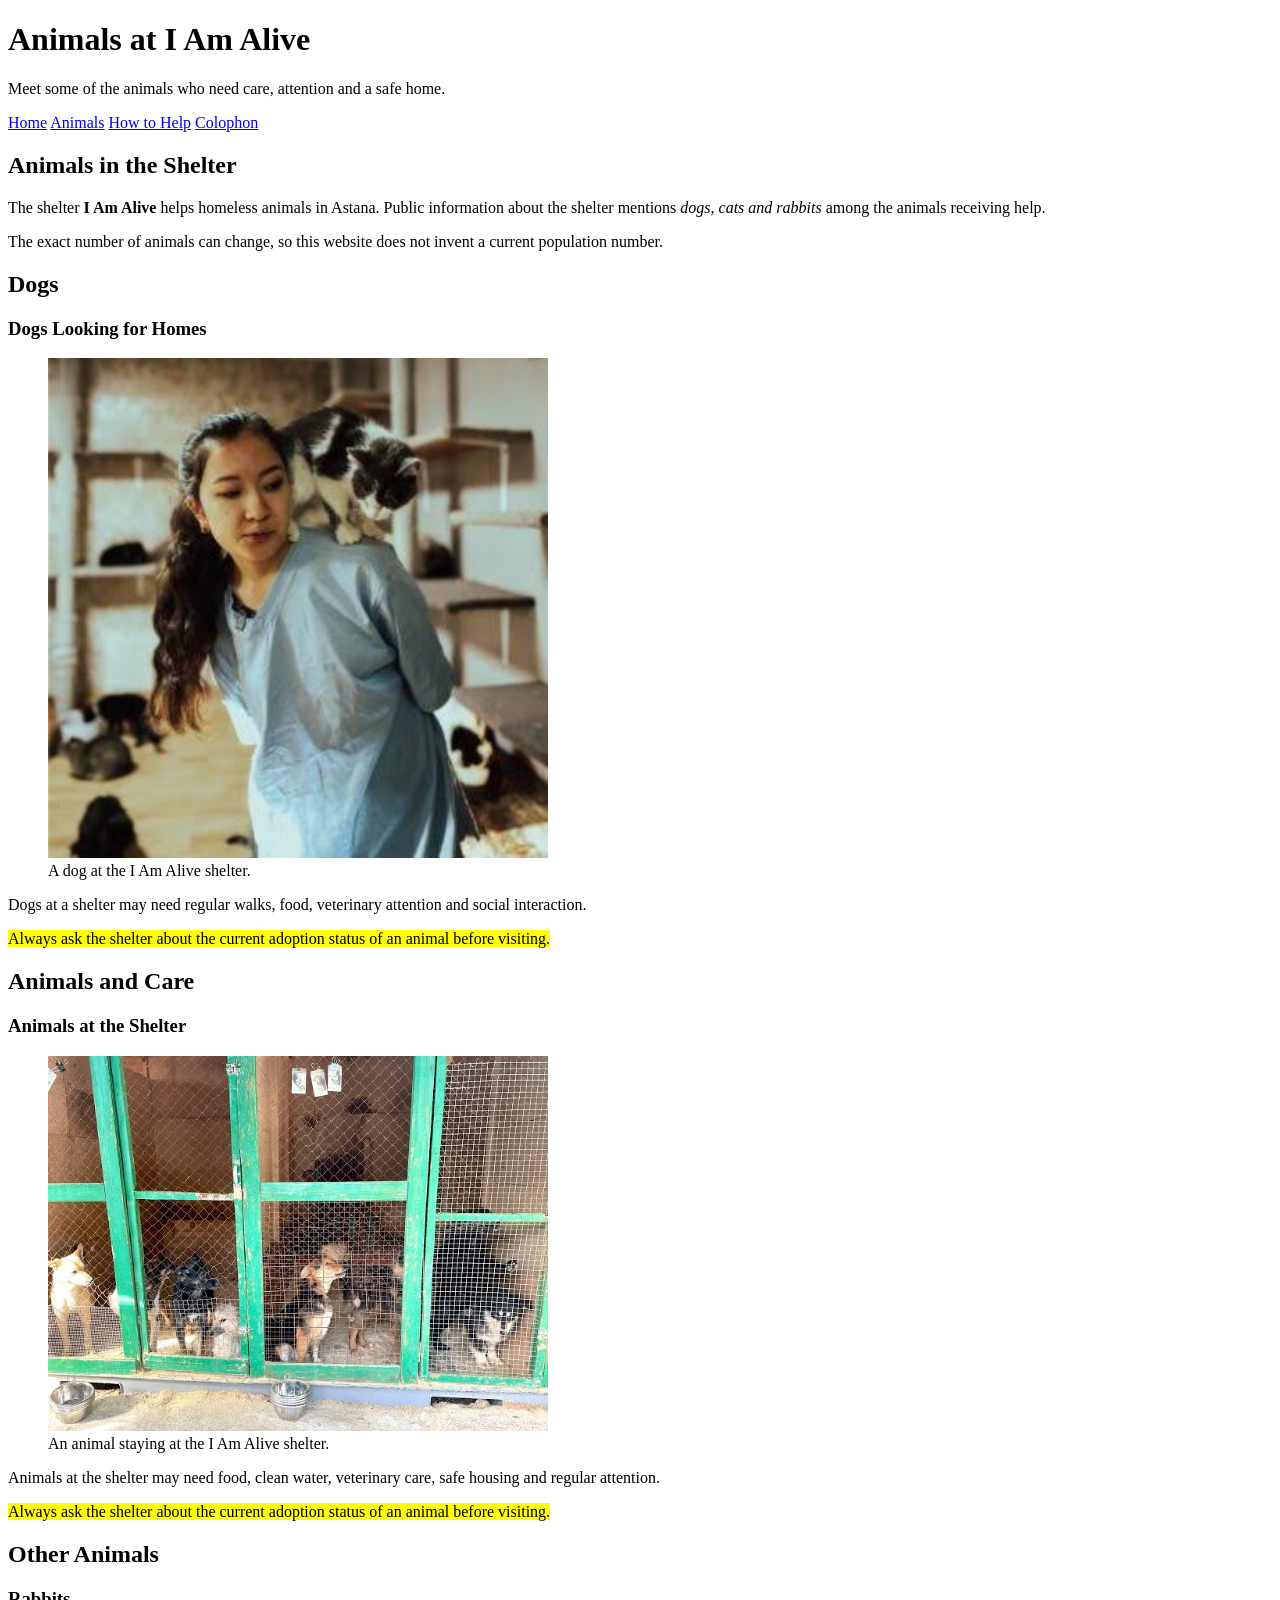
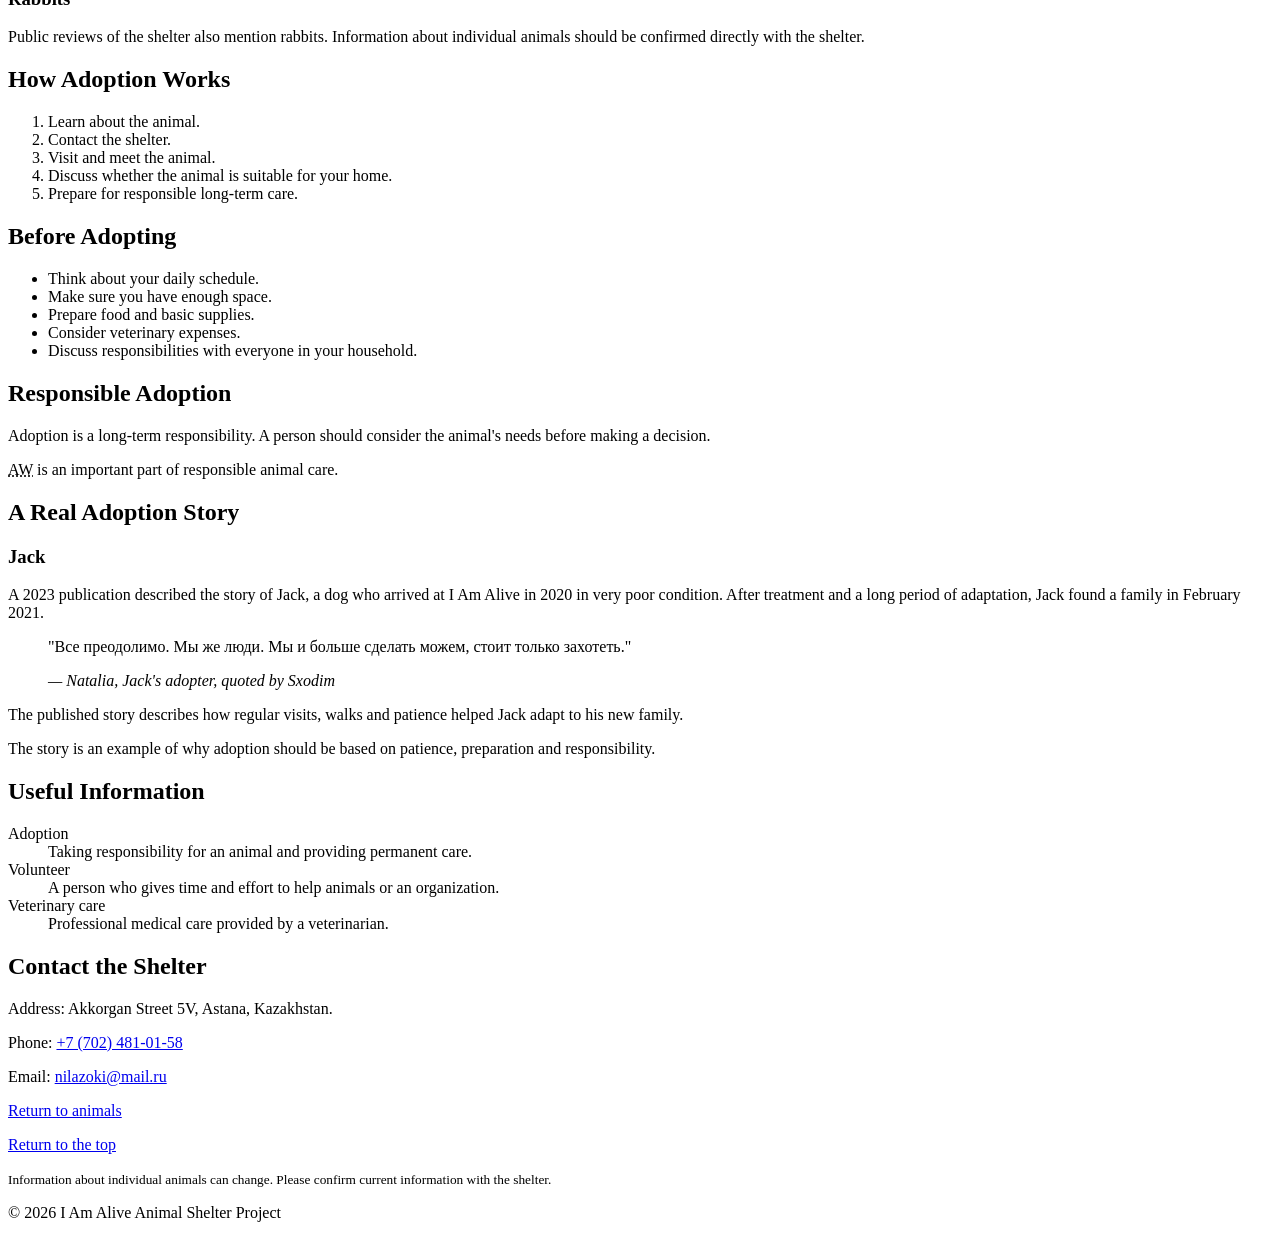
==== animals.html @ a816c9f2 "Complete I Am Alive HTML project" ====
<!DOCTYPE html>
<html lang="en">
<head>
    <meta charset="UTF-8">
    <meta name="viewport" content="width=device-width, initial-scale=1.0">

    <meta name="description"
          content="Animals and adoption information from I Am Alive animal shelter in Astana.">
    <meta name="author" content="Bekkazy Bekarys">

    <!-- Author: Bekkazy Bekarys -->

    <title>I Am Alive — Animals</title>
</head>

<body>

<header id="top">
    <h1>Animals at I Am Alive</h1>

    <p>
        Meet some of the animals who need care, attention and a safe home.
    </p>
</header>

<nav>
    <a href="index.html">Home</a>
    <a href="animals.html">Animals</a>
    <a href="help.html">How to Help</a>
    <a href="colophon.html">Colophon</a>
</nav>

<main>

    <section id="animals">
        <h2>Animals in the Shelter</h2>

        <p>
            The shelter <strong>I Am Alive</strong> helps homeless animals
            in Astana. Public information about the shelter mentions
            <em>dogs, cats and rabbits</em> among the animals receiving help.
        </p>

        <p>
            The exact number of animals can change, so this website does not
            invent a current population number.
        </p>
    </section>

    <section>
        <h2>Dogs</h2>

        <article>
            <h3>Dogs Looking for Homes</h3>

            <figure>
                <img src="images/dog-volunteer.jpeg"
                     alt="Dog staying at I Am Alive animal shelter in Astana"
                     width="500">

                <figcaption>
                    A dog at the I Am Alive shelter.
                </figcaption>
            </figure>

            <p>
                Dogs at a shelter may need regular walks, food, veterinary
                attention and social interaction.
            </p>

            <p>
                <mark>Always ask the shelter about the current adoption status
                of an animal before visiting.</mark>
            </p>
        </article>
    </section>

   <section>
    <h2>Animals and Care</h2>

    <article>
        <h3>Animals at the Shelter</h3>

        <figure>
            <img src="images/shelter-dog.jpeg"
                 alt="Dog staying at the I Am Alive animal shelter in Astana"
                 width="500">

            <figcaption>
                An animal staying at the I Am Alive shelter.
            </figcaption>
        </figure>

        <p>
            Animals at the shelter may need food, clean water,
            veterinary care, safe housing and regular attention.
        </p>

        <p>
            <mark>Always ask the shelter about the current adoption status
            of an animal before visiting.</mark>
        </p>
    </article>
</section>

    <section>
        <h2>Other Animals</h2>

        <article>
            <h3>Rabbits</h3>

            <p>
                Public reviews of the shelter also mention rabbits.
                Information about individual animals should be confirmed
                directly with the shelter.
            </p>
        </article>
    </section>

    <section>
        <h2>How Adoption Works</h2>

        <ol start="1">
            <li>
                Learn about the animal.
            </li>

            <li>
                Contact the shelter.
            </li>

            <li>
                Visit and meet the animal.
            </li>

            <li>
                Discuss whether the animal is suitable for your home.
            </li>

            <li>
                Prepare for responsible long-term care.
            </li>
        </ol>
    </section>

    <section>
        <h2>Before Adopting</h2>

        <ul>
            <li>
                Think about your daily schedule.
            </li>

            <li>
                Make sure you have enough space.
            </li>

            <li>
                Prepare food and basic supplies.
            </li>

            <li>
                Consider veterinary expenses.
            </li>

            <li>
                Discuss responsibilities with everyone in your household.
            </li>
        </ul>
    </section>

    <aside>
        <h2>Responsible Adoption</h2>

        <p>
            Adoption is a long-term responsibility. A person should consider
            the animal's needs before making a decision.
        </p>

        <p>
            <abbr title="Animal Welfare">AW</abbr> is an important part
            of responsible animal care.
        </p>
    </aside>

    <section>
        <h2>A Real Adoption Story</h2>

        <article>
            <h3>Jack</h3>

            <p>
                A 2023 publication described the story of Jack, a dog who
                arrived at I Am Alive in 2020 in very poor condition.
                After treatment and a long period of adaptation, Jack found
                a family in February 2021.
            </p>

            <blockquote>
                <p>
                    "Все преодолимо. Мы же люди. Мы и больше сделать можем,
                    стоит только захотеть."
                </p>

                <cite>
                    — Natalia, Jack's adopter, quoted by Sxodim
                </cite>
            </blockquote>

            <p>
                The published story describes how regular visits, walks
                and patience helped Jack adapt to his new family.
            </p>

            <p>
                The story is an example of why adoption should be based on
                patience, preparation and responsibility.
            </p>
        </article>
    </section>

    <section>
        <h2>Useful Information</h2>

        <dl>
            <dt>Adoption</dt>
            <dd>
                Taking responsibility for an animal and providing
                permanent care.
            </dd>

            <dt>Volunteer</dt>
            <dd>
                A person who gives time and effort to help animals or
                an organization.
            </dd>

            <dt>Veterinary care</dt>
            <dd>
                Professional medical care provided by a veterinarian.
            </dd>
        </dl>
    </section>

    <section>
        <h2>Contact the Shelter</h2>

        <p>
            Address: Akkorgan Street 5V, Astana, Kazakhstan.
        </p>

        <p>
            Phone:
            <a href="tel:+77024810158">+7 (702) 481-01-58</a>
        </p>

        <p>
            Email:
            <a href="mailto:nilazoki@mail.ru">nilazoki@mail.ru</a>
        </p>

        <p>
            <a href="#animals">Return to animals</a>
        </p>

        <p>
            <a href="#top">Return to the top</a>
        </p>
    </section>

</main>

<footer>
    <p>
        <small>
            Information about individual animals can change.
            Please confirm current information with the shelter.
        </small>
    </p>

    <p>
        &copy; 2026 I Am Alive Animal Shelter Project
    </p>
</footer>

</body>
</html>
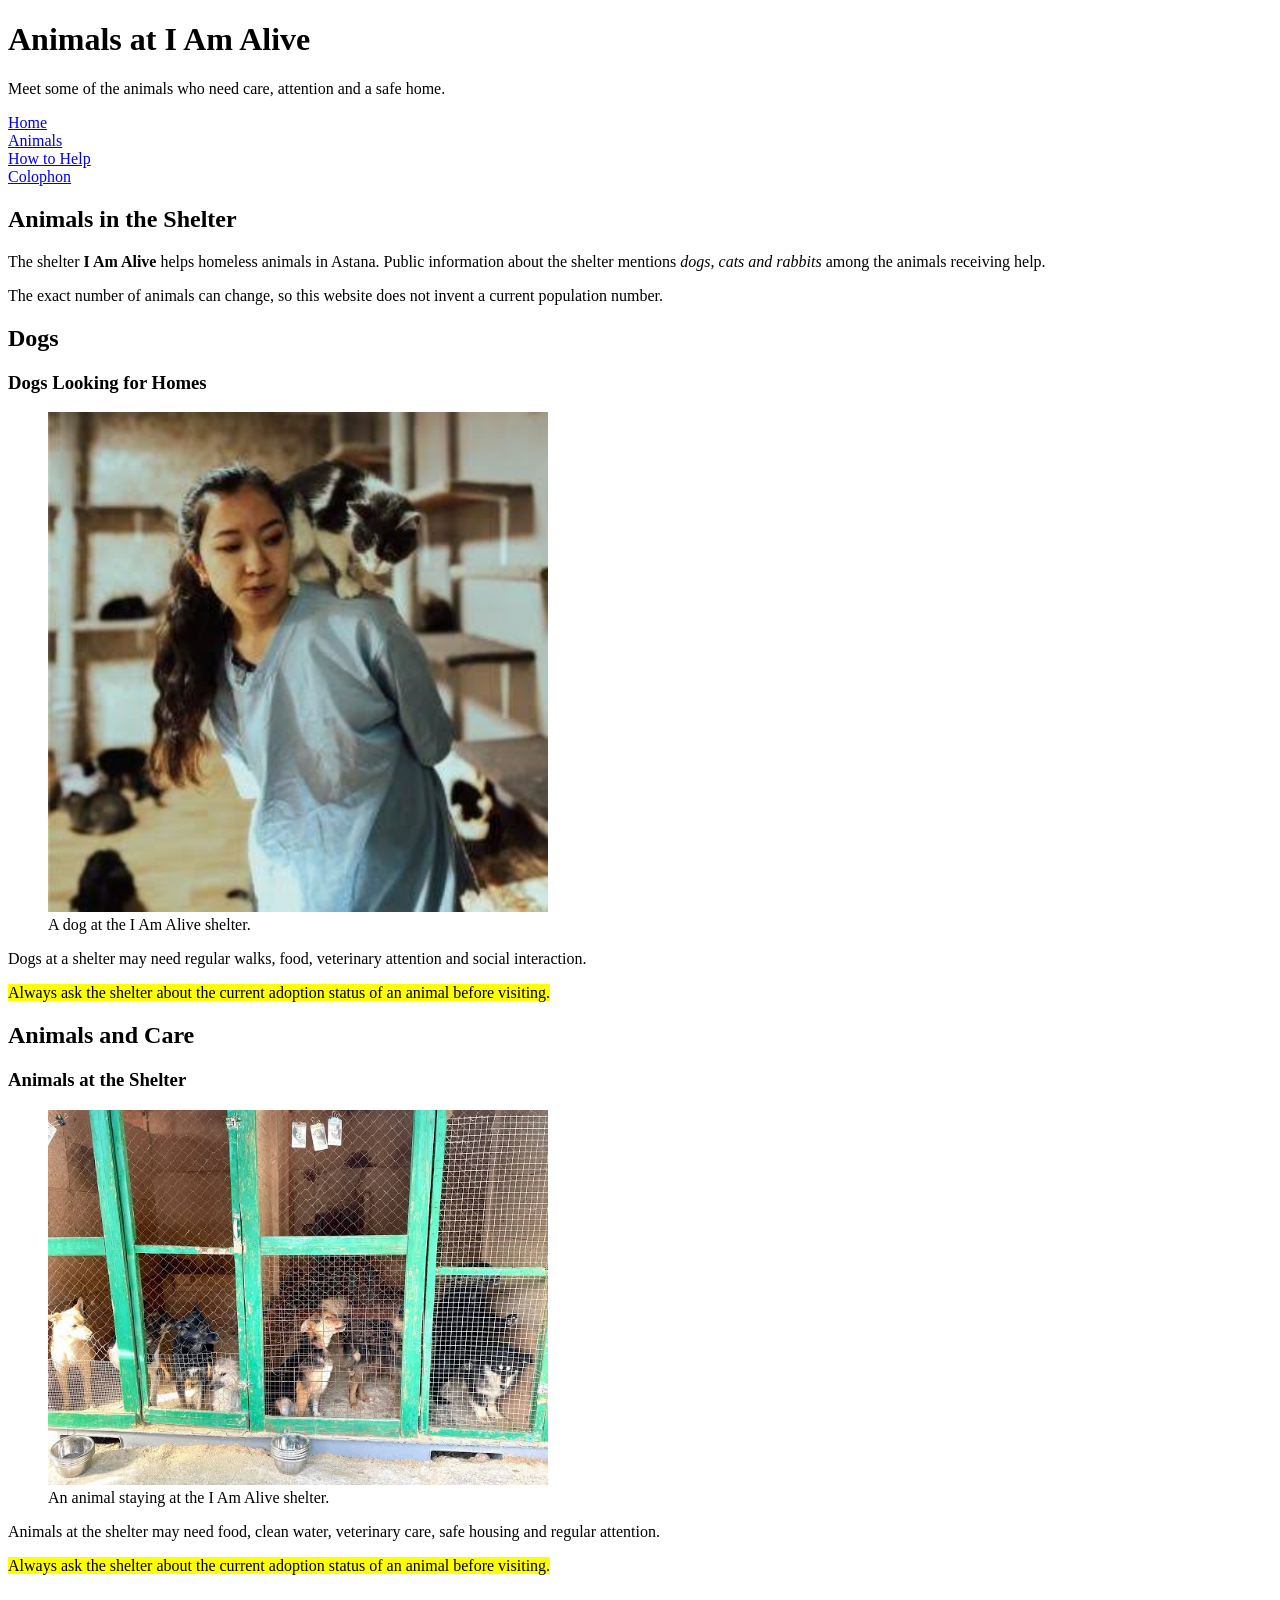
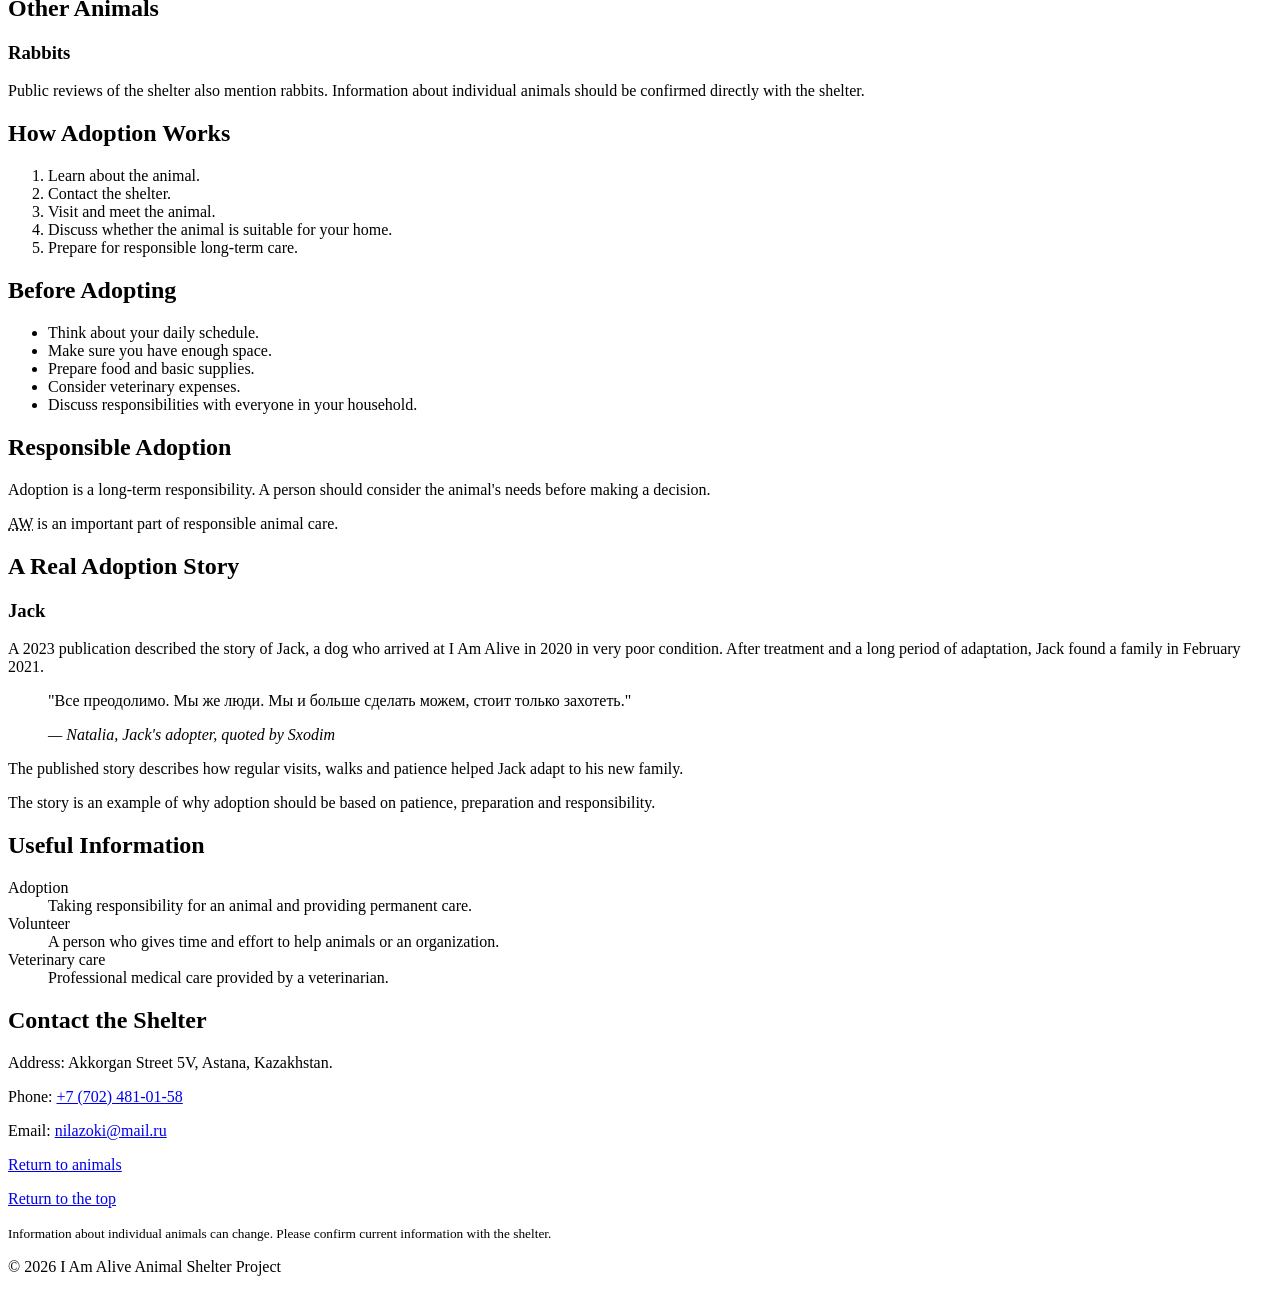
==== commit 3b4a32c5: "Complete HTML tag checklist" ====
--- a/animals.html
+++ b/animals.html
@@ -25,8 +25,11 @@
 
 <nav>
     <a href="index.html">Home</a>
+    <br>
     <a href="animals.html">Animals</a>
+    <br>
     <a href="help.html">How to Help</a>
+    <br>
     <a href="colophon.html">Colophon</a>
 </nav>
 
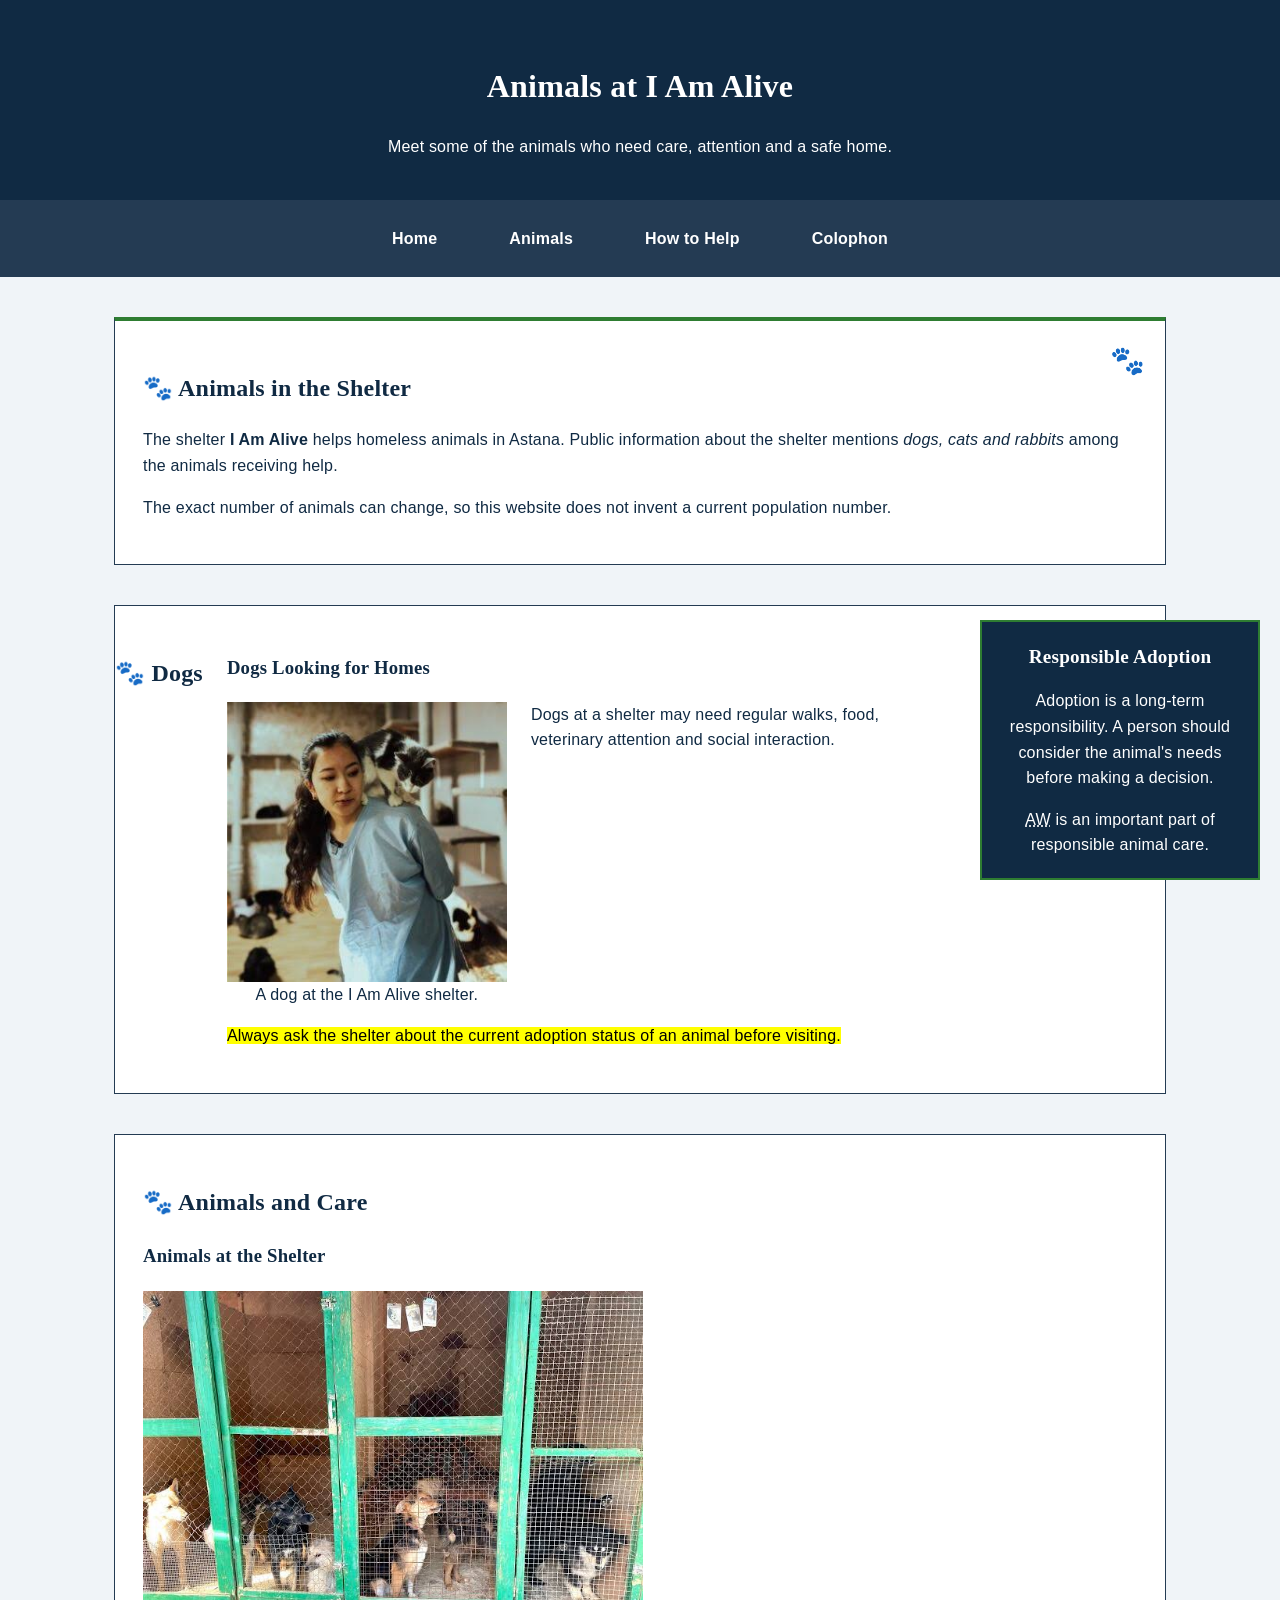
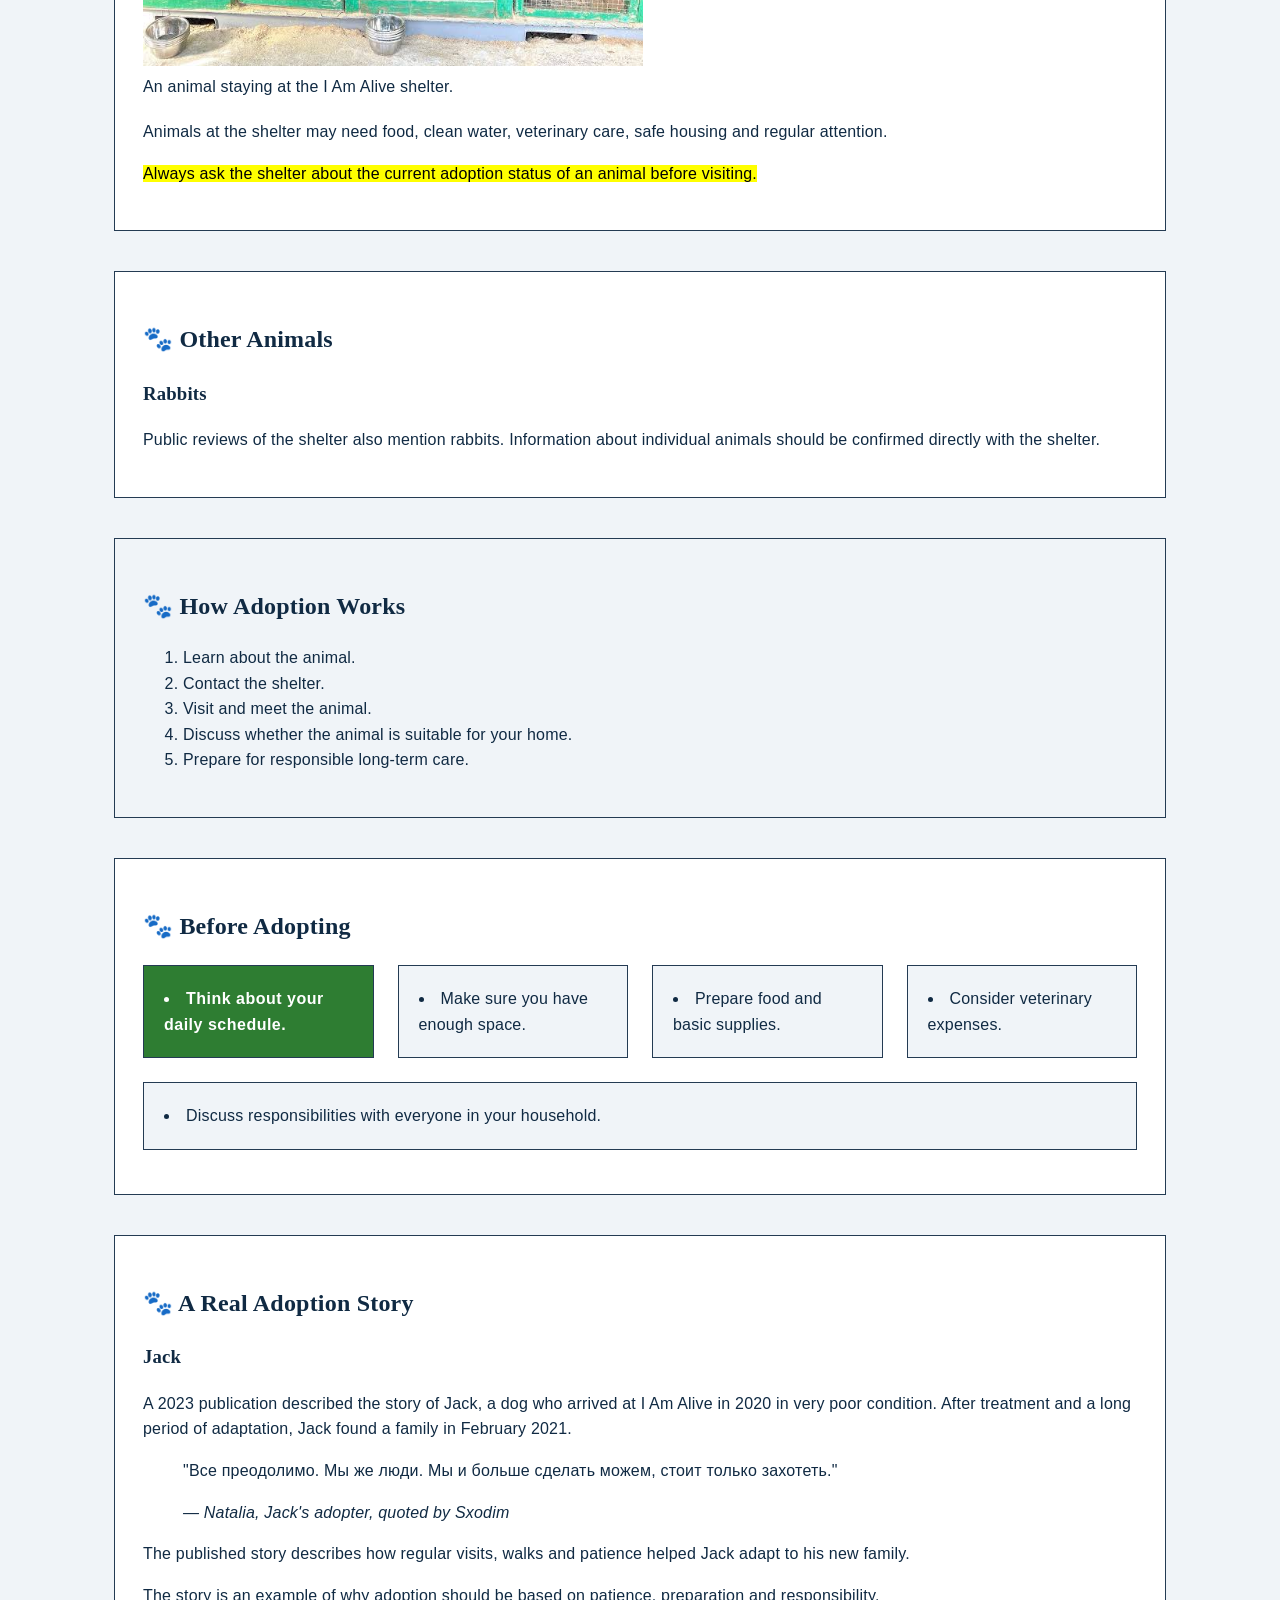
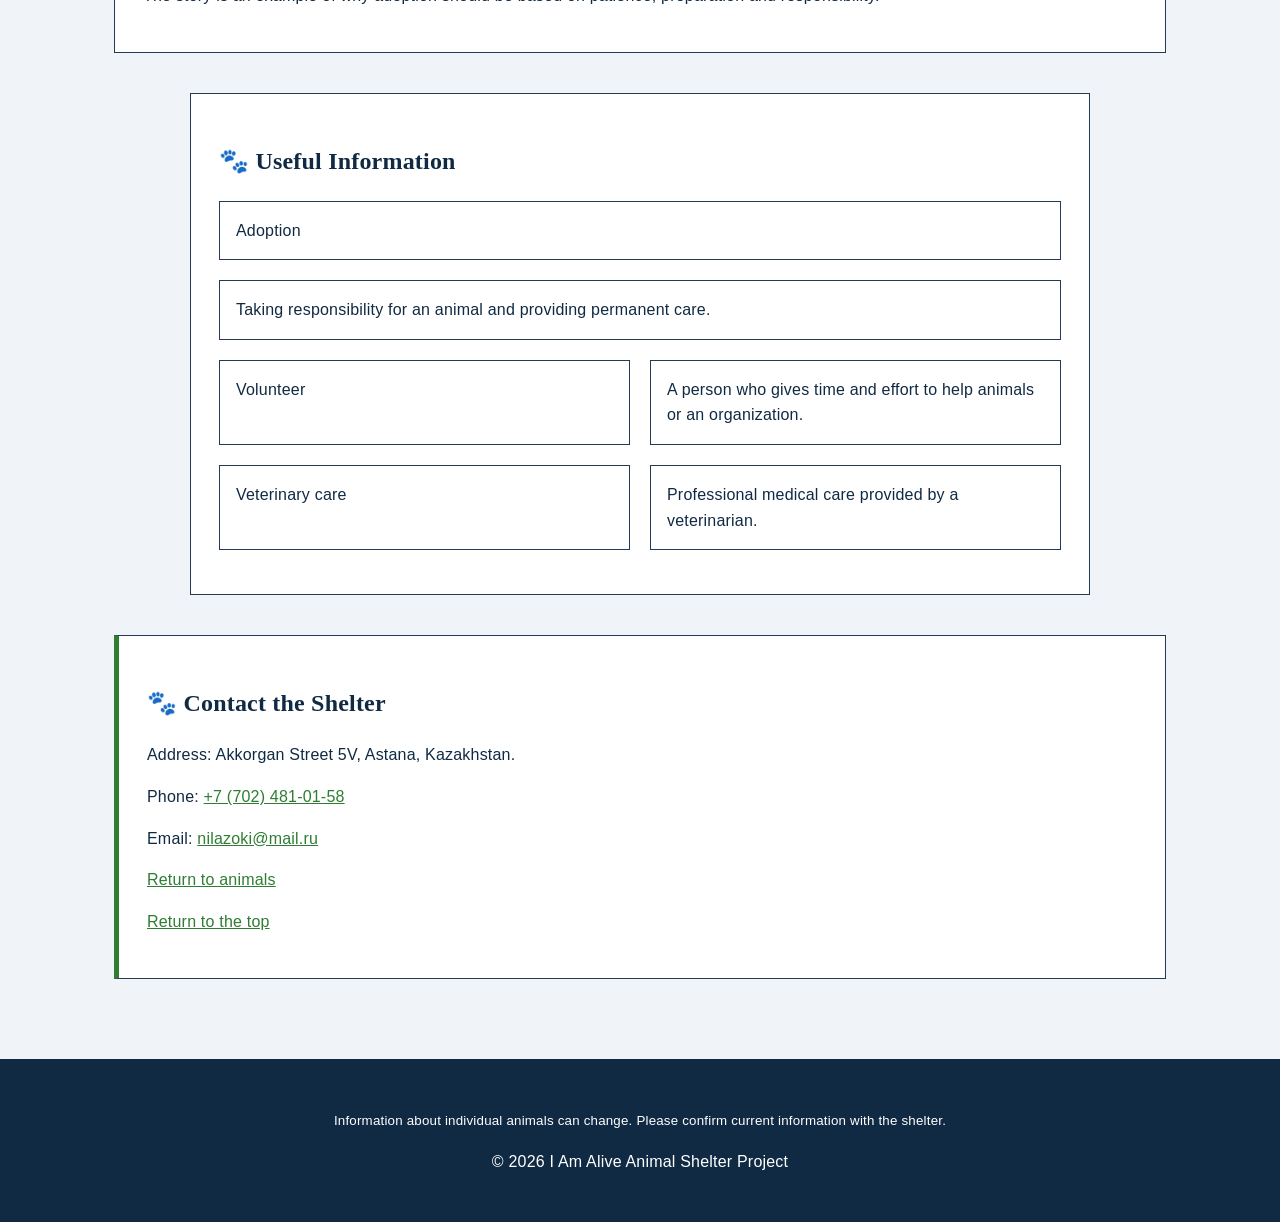
==== commit 1da8b124: "Complete Assignment 2 CSS styling" ====
--- a/animals.html
+++ b/animals.html
@@ -11,6 +11,9 @@
     <!-- Author: Bekkazy Bekarys -->
 
     <title>I Am Alive — Animals</title>
+
+    <link rel="stylesheet" href="css/base.css">
+    <link rel="stylesheet" href="css/bekarys.css">
 </head>
 
 <body>
@@ -50,28 +53,28 @@
         </p>
     </section>
 
-    <section>
+    <section class="animal-list">
         <h2>Dogs</h2>
 
         <article>
             <h3>Dogs Looking for Homes</h3>
 
-            <figure>
-                <img src="images/dog-volunteer.jpeg"
-                     alt="Dog staying at I Am Alive animal shelter in Astana"
-                     width="500">
-
-                <figcaption>
-                    A dog at the I Am Alive shelter.
-                </figcaption>
-            </figure>
+            <figure class="center-grid float-figure">
+            <img src="images/dog-volunteer.jpeg"
+            alt="Dog staying at I Am Alive animal shelter in Astana"
+            width="500">
+
+        <figcaption>
+            A dog at the I Am Alive shelter.
+        </figcaption>
+    </figure>
 
             <p>
                 Dogs at a shelter may need regular walks, food, veterinary
                 attention and social interaction.
             </p>
 
-            <p>
+            <p class="clear-float">
                 <mark>Always ask the shelter about the current adoption status
                 of an animal before visiting.</mark>
             </p>
@@ -120,7 +123,7 @@
         </article>
     </section>
 
-    <section>
+    <section class="adoption-section">
         <h2>How Adoption Works</h2>
 
         <ol start="1">
@@ -149,8 +152,8 @@
     <section>
         <h2>Before Adopting</h2>
 
-        <ul>
-            <li>
+        <ul class="animal-list">
+            <li class="highlight-text">
                 Think about your daily schedule.
             </li>
 
@@ -172,7 +175,7 @@
         </ul>
     </section>
 
-    <aside>
+    <aside class="fixed-note center-flex">
         <h2>Responsible Adoption</h2>
 
         <p>
@@ -222,10 +225,10 @@
         </article>
     </section>
 
-    <section>
+    <section class="center-margin">
         <h2>Useful Information</h2>
 
-        <dl>
+        <dl class="info-grid">
             <dt>Adoption</dt>
             <dd>
                 Taking responsibility for an animal and providing
@@ -245,7 +248,7 @@
         </dl>
     </section>
 
-    <section>
+    <section id="contact">
         <h2>Contact the Shelter</h2>
 
         <p>
--- a/css/base.css
+++ b/css/base.css
@@ -0,0 +1,249 @@
+/*
+    BASE STYLESHEET
+    Project: I Am Alive Animal Shelter
+    Student: Bekkazy Bekarys
+
+    Colour palette:
+    #102A43 — dark blue for the main structure and header
+    #243B53 — blue-gray for navigation and secondary areas
+    #F0F4F8 — light background for readability
+    white — named colour for text and cards
+    rgb(46, 125, 50) — green for animal welfare and action elements
+*/
+
+/* Universal selector: applies box-sizing to every element. */
+* {
+    box-sizing: border-box;
+}
+
+/* Type selector: establishes the base appearance of the page. */
+body {
+    margin: 0;
+    padding: 0;
+    background-color: #F0F4F8;
+    color: #102A43;
+    font-family: Arial, Helvetica, sans-serif;
+    font-size: 16px;
+    font-weight: 400;
+    line-height: 1.6;
+    letter-spacing: 0.2px;
+}
+
+/* Second font family with a full fallback stack for headings. */
+h1,
+h2,
+h3 {
+    font-family: Georgia, "Times New Roman", Times, serif;
+}
+
+/* Shared header styling. */
+header {
+    background-color: #102A43;
+    color: white;
+    padding: 40px 8%;
+    text-align: center;
+}
+
+/* ID selector: #top identifies the unique top element of the home page. */
+#top {
+    position: relative;
+}
+
+/* Navigation is a flex row. */
+nav {
+    display: flex;
+    justify-content: center;
+    align-items: center;
+    gap: 24px;
+    flex-wrap: wrap;
+    background-color: #243B53;
+    padding: 18px 8%;
+}
+
+/* Descendant selector: links inside navigation. */
+nav a {
+    color: white;
+    text-decoration: none;
+    font-weight: 700;
+    padding: 8px 12px;
+}
+
+/* Pseudo-class: changes navigation links when the pointer is over them. */
+nav a:hover {
+    background-color: rgb(46, 125, 50);
+}
+
+/* Pseudo-class: gives keyboard users a visible focus indicator. */
+nav a:focus {
+    outline: 3px solid white;
+    outline-offset: 3px;
+}
+
+/* Main content area. */
+main {
+    max-width: 1100px;
+    margin: 0 auto;
+    padding: 40px 24px;
+}
+
+/*
+    Box model demonstration:
+    margin, padding and border are deliberately used together.
+*/
+section {
+    margin: 0 0 40px;
+    padding: 28px;
+    border: 1px solid #243B53;
+    background-color: white;
+}
+
+/*
+    Margin-collapse note:
+    Adjacent vertical margins between block elements can collapse into one
+    margin instead of adding together. Padding and borders prevent that
+    behaviour inside this section.
+*/
+
+/* Class selector: reusable semantic card style. */
+.info-card {
+    padding: 20px;
+    margin: 16px 0;
+    border: 1px solid #243B53;
+    background-color: #F0F4F8;
+}
+
+/* Another class that can be reused for opening-hours information. */
+.opening-hours {
+    font-weight: 700;
+}
+
+/* Grouping selector: all main headings share these properties. */
+h1,
+h2,
+h3 {
+    color: #102A43;
+}
+
+/* Header headings need a light colour on the dark background. */
+header h1,
+header h2,
+header h3 {
+    color: white;
+}
+
+/* Child selector: only direct paragraphs of the header receive this spacing. */
+header > p {
+    margin-bottom: 0;
+}
+
+/* Adjacent sibling selector: paragraph immediately after a heading. */
+h2 + p {
+    margin-top: 0;
+}
+
+/* Attribute selector: targets links that open in a new tab. */
+a[target="_blank"] {
+    text-decoration: underline;
+}
+
+/* First-child pseudo-class. */
+section:first-child {
+    border-top: 4px solid rgb(46, 125, 50);
+}
+
+/* Pseudo-element adds a small visual marker before section headings. */
+section h2::before {
+    content: "🐾 ";
+}
+
+/* Links throughout the content. */
+a {
+    color: #2E7D32;
+}
+
+/* Images stay inside their containers. */
+img {
+    max-width: 100%;
+    height: auto;
+}
+
+/* Figure styling. */
+figure {
+    margin: 20px 0;
+}
+
+/* Tables use the full available width. */
+table {
+    width: 100%;
+    border-collapse: collapse;
+    margin: 24px 0;
+}
+
+th,
+td {
+    border: 1px solid #243B53;
+    padding: 12px;
+    text-align: left;
+}
+
+th {
+    background-color: #243B53;
+    color: white;
+}
+
+/* Footer styling. */
+footer {
+    background-color: #102A43;
+    color: white;
+    padding: 32px 8%;
+    text-align: center;
+}
+
+footer a {
+    color: white;
+}
+
+/* Form controls share the same box model and typography. */
+input,
+select,
+textarea,
+button {
+    font: inherit;
+    max-width: 100%;
+}
+
+input,
+select,
+textarea {
+    padding: 10px;
+    border: 1px solid #243B53;
+}
+
+/* Labels are displayed clearly above their controls. */
+label {
+    display: block;
+    margin: 10px 0 6px;
+    font-weight: 700;
+}
+
+/* Buttons have a clear action style. */
+button {
+    padding: 10px 18px;
+    border: 1px solid #102A43;
+    background-color: #102A43;
+    color: white;
+    cursor: pointer;
+}
+
+/* Button hover demonstrates another pseudo-class. */
+button:hover {
+    background-color: rgb(46, 125, 50);
+}
+
+/*
+    Static positioning is the normal document flow.
+    It is explicitly declared here to demonstrate the required value.
+*/
+footer {
+    position: static;
+}
--- a/css/bekarys.css
+++ b/css/bekarys.css
@@ -0,0 +1,543 @@
+/*
+    PERSONAL STYLESHEET
+    Student: Bekkazy Bekarys
+    Project: I Am Alive Animal Shelter
+
+    This stylesheet contains my page-specific layout,
+    Flexbox, Grid, positioning, float, centering
+    and specificity demonstrations.
+*/
+
+
+/* ==================================================
+   1. REUSABLE CLASSES
+   ================================================== */
+
+.hero-section {
+    text-align: center;
+    padding: 50px 24px;
+}
+
+.highlight-text {
+    font-weight: 700;
+    letter-spacing: 0.5px;
+}
+
+.contact-box {
+    max-width: 750px;
+    margin: 30px auto;
+    padding: 24px;
+    border: 2px solid rgb(46, 125, 50);
+}
+
+.service-card,
+.support-card,
+.author-card,
+.source-card {
+    padding: 20px;
+    border: 1px solid #243B53;
+    background-color: #F0F4F8;
+}
+
+
+/* ==================================================
+   2. FLEXBOX
+   ================================================== */
+
+/*
+    Flexbox is useful here because the service cards
+    should stay in one flexible row when enough space
+    is available and wrap when the page becomes narrower.
+*/
+.service-grid {
+    display: flex;
+    flex-direction: row;
+    flex-wrap: wrap;
+    justify-content: center;
+    align-items: stretch;
+    gap: 24px;
+}
+
+.service-grid > h2 {
+    flex: 1 1 100%;
+}
+
+.service-card {
+    flex: 1 1 250px;
+}
+
+
+/*
+    Another Flexbox container.
+    Items are allowed to grow and shrink.
+*/
+.animal-list {
+    display: flex;
+    flex-direction: row;
+    flex-wrap: wrap;
+    gap: 24px;
+    padding-left: 0;
+}
+
+.animal-list li {
+    flex: 1 1 200px;
+    padding: 20px;
+    list-style-position: inside;
+    border: 1px solid #243B53;
+    background-color: #F0F4F8;
+}
+
+
+/* Help page Flexbox list */
+.support-list {
+    display: flex;
+    flex-direction: row;
+    flex-wrap: wrap;
+    gap: 16px;
+    padding-left: 0;
+}
+
+.support-list li {
+    flex: 1 1 180px;
+    padding: 16px;
+    list-style-position: inside;
+    border: 1px solid #243B53;
+}
+
+
+/* Colophon technology list */
+.technology-list {
+    display: flex;
+    flex-wrap: wrap;
+    gap: 14px;
+    padding-left: 0;
+}
+
+.technology-list li {
+    flex: 1 1 180px;
+    padding: 12px;
+    list-style-position: inside;
+    border: 1px solid #243B53;
+}
+
+
+/* ==================================================
+   3. CSS GRID
+   ================================================== */
+
+/*
+    Grid is more suitable than Flexbox for the photo gallery
+    because photographs are arranged in rows and columns.
+*/
+.photo-gallery {
+    display: grid;
+    grid-template-columns: repeat(3, minmax(180px, 1fr));
+    gap: 24px;
+}
+
+.photo-gallery > h2 {
+    grid-column: 1 / -1;
+}
+
+.gallery-item {
+    padding: 14px;
+    border: 1px solid #243B53;
+    background-color: #F0F4F8;
+}
+
+
+/*
+    This information has a two-dimensional relationship:
+    terms and their definitions.
+    Grid is therefore more suitable than Flexbox.
+*/
+.info-grid {
+    display: grid;
+    grid-template-columns: repeat(2, minmax(180px, 1fr));
+    gap: 20px;
+}
+
+.info-grid dt,
+.info-grid dd {
+    margin: 0;
+    padding: 16px;
+    border: 1px solid #243B53;
+}
+
+.info-grid dt:first-child {
+    grid-column: 1 / -1;
+}
+
+.info-grid dd:first-of-type {
+    grid-column: 1 / -1;
+}
+
+
+/* Grid on the Help page */
+.responsible-support {
+    display: grid;
+    grid-template-columns: repeat(2, minmax(220px, 1fr));
+    gap: 24px;
+}
+
+.responsible-support > h2 {
+    grid-column: 1 / -1;
+}
+
+
+/* Grid on the Colophon page */
+.sources-section {
+    display: grid;
+    grid-template-columns: repeat(2, minmax(220px, 1fr));
+    gap: 24px;
+}
+
+.sources-section > h2 {
+    grid-column: 1 / -1;
+}
+
+
+/* ==================================================
+   4. POSITIONING
+   ================================================== */
+
+/*
+    Relative positioning creates a containing block
+    for the absolutely positioned paw symbol.
+*/
+#animals {
+    position: relative;
+}
+
+
+/* Absolute positioning is relative to #animals. */
+#animals::after {
+    content: "🐾";
+    position: absolute;
+    top: 18px;
+    right: 20px;
+    font-size: 28px;
+}
+
+
+/*
+    Static positioning keeps this grid in normal document flow.
+*/
+.info-grid {
+    position: static;
+}
+
+
+/*
+    Fixed positioning keeps the adoption reminder visible
+    while the user scrolls the Animals page.
+*/
+.fixed-note {
+    position: fixed;
+    right: 20px;
+    bottom: 20px;
+    width: 280px;
+    max-width: calc(100vw - 40px);
+    padding: 20px;
+    z-index: 10;
+    background-color: #102A43;
+    color: white;
+    border: 2px solid rgb(46, 125, 50);
+}
+
+.fixed-note h2 {
+    color: white;
+    font-size: 1.2rem;
+    margin-top: 0;
+}
+
+.fixed-note p {
+    margin-bottom: 0;
+}
+
+
+/* ==================================================
+   5. FLOAT AND CLEAR
+   ================================================== */
+
+/*
+    Float lets the text flow next to the photograph.
+*/
+/*
+    Float demonstration:
+    the figure moves to the left and the following paragraph
+    can flow around it.
+*/
+.float-figure {
+    float: left;
+    width: 280px;
+    margin: 0 24px 16px 0;
+}
+
+/*
+    Clear stops the next paragraph from continuing beside
+    the floated figure. Without clear, later content could
+    remain beside the image.
+*/
+.clear-float {
+    clear: both;
+}
+
+
+/* ==================================================
+   6. THREE CENTERING METHODS
+   ================================================== */
+
+/*
+    Centering method 1:
+    a block with a limited width is centered with auto margins.
+*/
+.center-margin {
+    max-width: 900px;
+    margin-left: auto;
+    margin-right: auto;
+}
+
+
+/*
+    Centering method 2:
+    Flexbox centers content on both axes.
+*/
+.center-flex {
+    display: flex;
+    flex-direction: column;
+    justify-content: center;
+    align-items: center;
+    text-align: center;
+}
+
+
+/*
+    Centering method 3:
+    Grid centers the contents of the figure.
+*/
+.center-grid {
+    display: grid;
+    justify-items: center;
+}
+
+
+/* ==================================================
+   7. ANIMALS PAGE
+   ================================================== */
+
+.adoption-section {
+    padding: 28px;
+    border: 1px solid #243B53;
+    background-color: #F0F4F8;
+}
+
+
+/*
+    ID selector:
+    #contact is appropriate because there is only one
+    shelter contact section on this page.
+*/
+#contact {
+    position: relative;
+    border-left: 5px solid rgb(46, 125, 50);
+}
+
+
+/* ==================================================
+   8. INDEX PAGE
+   ================================================== */
+
+.table-section {
+    overflow-x: auto;
+}
+
+.help-options {
+    border-left: 5px solid rgb(46, 125, 50);
+}
+
+.terms-section dl {
+    padding: 20px;
+    background-color: #F0F4F8;
+}
+
+.welfare-section mark {
+    padding: 3px 6px;
+}
+
+.story-section blockquote {
+    margin: 24px 0;
+    padding: 20px;
+    border-left: 5px solid rgb(46, 125, 50);
+    background-color: #F0F4F8;
+}
+
+.html-demo pre {
+    overflow-x: auto;
+    padding: 16px;
+    border: 1px solid #243B53;
+    background-color: #F0F4F8;
+}
+
+
+/* ==================================================
+   9. HELP PAGE
+   ================================================== */
+
+.volunteer-section,
+.supplies-section,
+.contact-section,
+.external-links {
+    max-width: 900px;
+    margin-left: auto;
+    margin-right: auto;
+}
+
+.support-note {
+    padding: 20px;
+    border: 2px solid rgb(46, 125, 50);
+    background-color: #F0F4F8;
+}
+
+.form-section form {
+    max-width: 850px;
+    margin: 0 auto;
+}
+
+.form-fieldset {
+    margin-bottom: 24px;
+    padding: 24px;
+    border: 2px solid #243B53;
+}
+
+.form-fieldset legend {
+    padding: 0 10px;
+    font-weight: 700;
+}
+
+.form-buttons {
+    display: flex;
+    flex-wrap: wrap;
+    gap: 16px;
+}
+
+.form-buttons input {
+    cursor: pointer;
+    padding: 12px 22px;
+}
+
+
+/* ==================================================
+   10. COLOPHON PAGE
+   ================================================== */
+
+.author-card {
+    max-width: 650px;
+    margin: 0 auto;
+}
+
+.semantic-section,
+.image-source-section,
+.html-requirements,
+.forms-section {
+    max-width: 950px;
+    margin-left: auto;
+    margin-right: auto;
+}
+
+.limitations-note {
+    padding: 24px;
+    margin: 30px 0;
+    border: 2px solid rgb(46, 125, 50);
+    background-color: #F0F4F8;
+}
+
+.navigation-section {
+    display: flex;
+    flex-wrap: wrap;
+    justify-content: center;
+    align-items: center;
+    gap: 24px;
+}
+
+.navigation-section h2 {
+    flex: 1 1 100%;
+    text-align: center;
+}
+
+
+/* ==================================================
+   11. SPECIFICITY EXPERIMENT
+   ================================================== */
+
+/*
+    Both rules below can target the same list item.
+
+    Rule A:
+    .animal-list li
+    specificity = 0,1,1
+
+    Rule B:
+    .animal-list li.highlight-text
+    specificity = 0,2,1
+
+    Rule B wins because it has higher specificity.
+    The conflict is resolved through specificity.
+*/
+
+.animal-list li {
+    background-color: #F0F4F8;
+}
+
+.animal-list li.highlight-text {
+    background-color: rgb(46, 125, 50);
+    color:white;;
+}
+
+
+/* ==================================================
+   12. REQUIRED PRIORITY DEMONSTRATION
+   ================================================== */
+
+/*
+    This one priority declaration guarantees that keyboard
+    focus remains visible even if another author rule
+    tries to change the outline.
+*/
+nav a:focus {
+    outline: 3px solid white; !important;
+}
+
+
+/* ==================================================
+   13. RESPONSIVE SUPPORT
+   ================================================== */
+
+@media (max-width: 750px) {
+    .photo-gallery,
+    .info-grid,
+    .responsible-support,
+    .sources-section {
+        grid-template-columns: 1fr;
+    }
+
+    .photo-gallery > h2,
+    .info-grid dt:first-child,
+    .info-grid dd:first-of-type,
+    .responsible-support > h2,
+    .sources-section > h2 {
+        grid-column: auto;
+    }
+
+    .fixed-note {
+        position: static;
+        width: auto;
+        margin: 20px 0;
+    }
+
+    .float-image {
+        float: none;
+        width: 100%;
+        margin: 0 0 15px;
+    }
+}
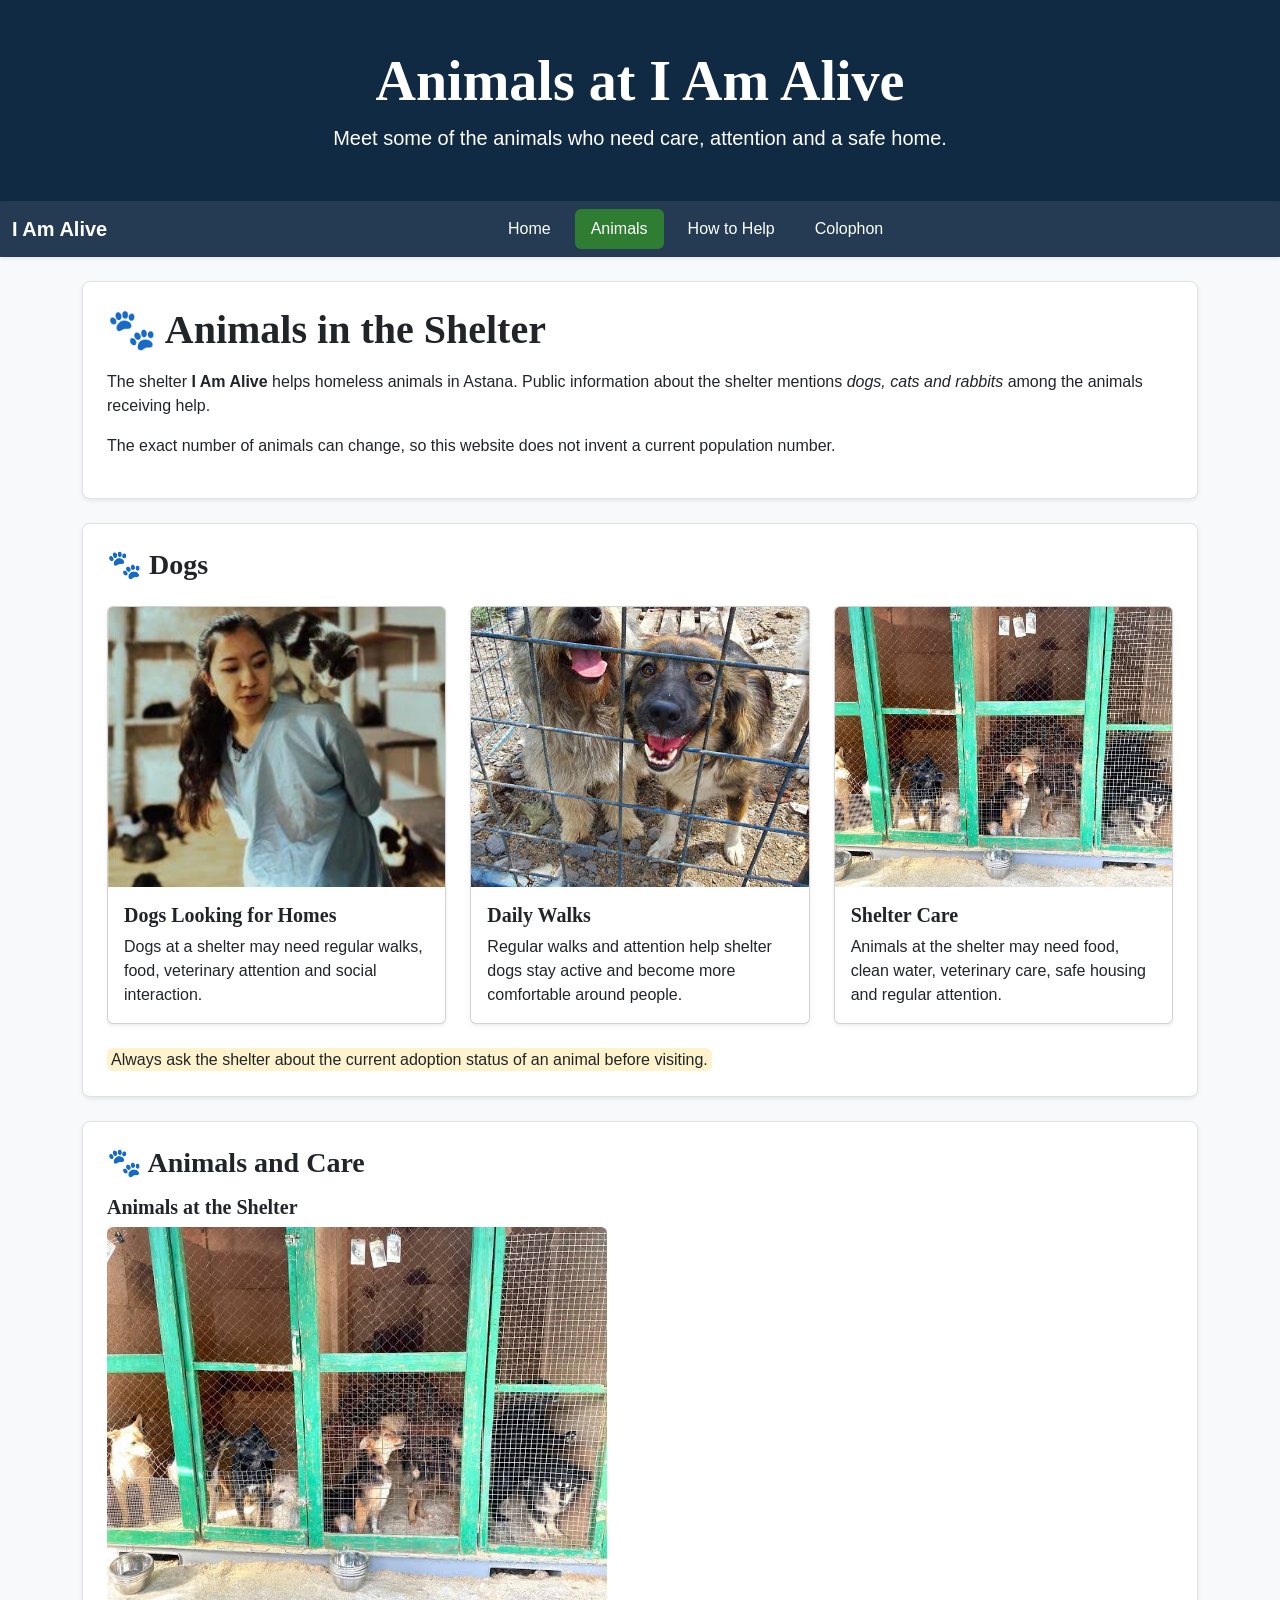
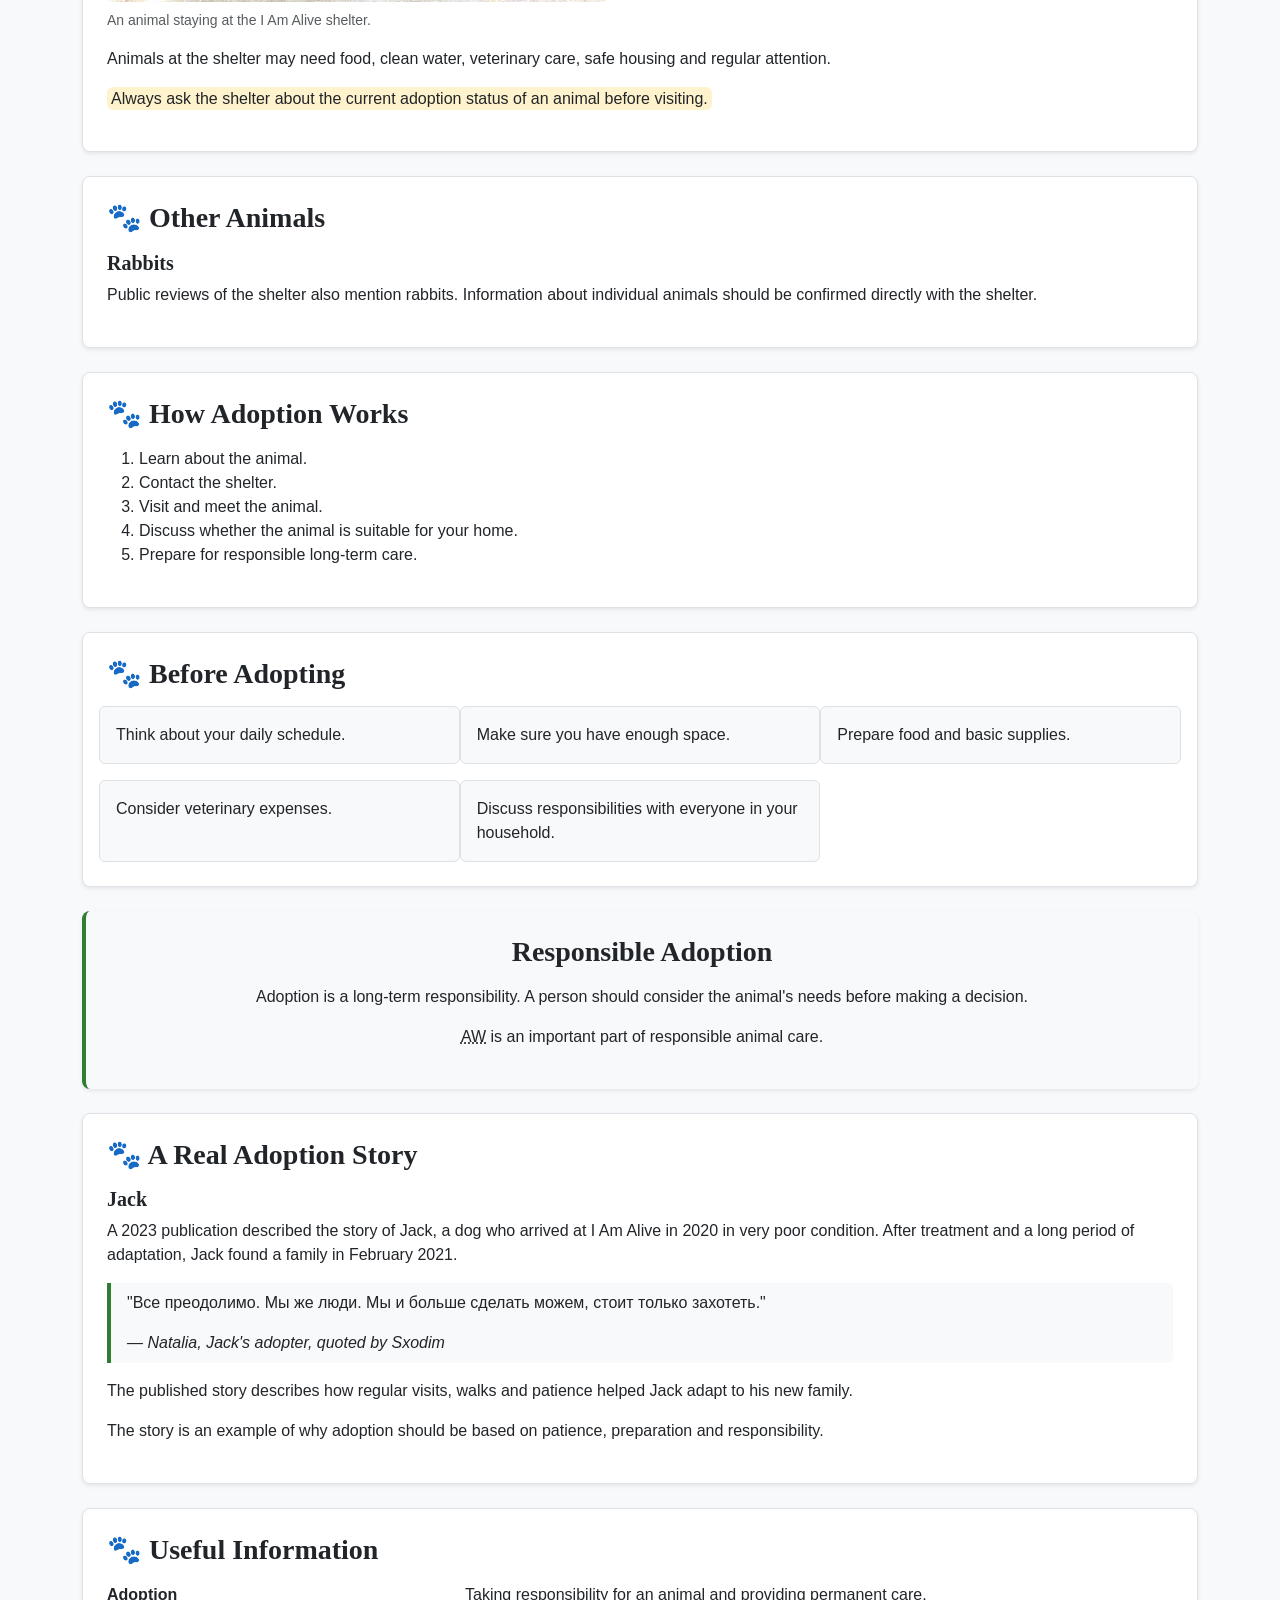
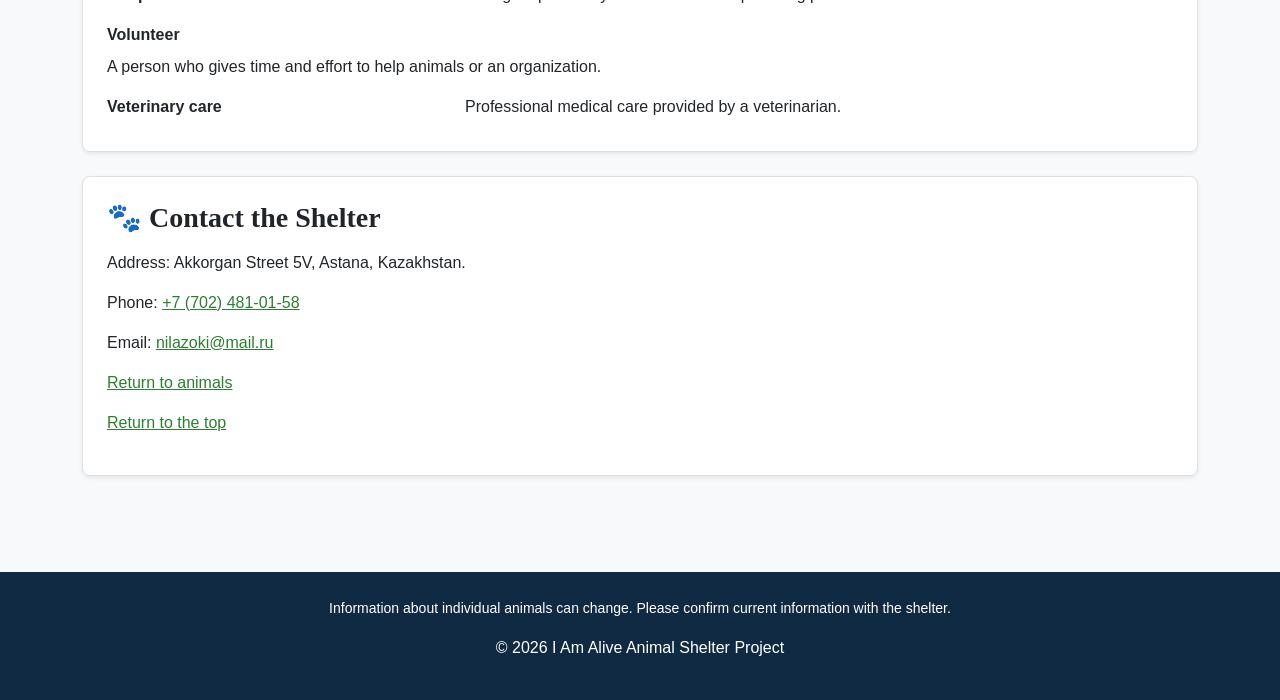
==== commit 36e5205d: "Complete Bootstrap responsive redesign" ====
--- a/animals.html
+++ b/animals.html
@@ -1,293 +1,294 @@
 <!DOCTYPE html>
 <html lang="en">
 <head>
-    <meta charset="UTF-8">
-    <meta name="viewport" content="width=device-width, initial-scale=1.0">
-
-    <meta name="description"
-          content="Animals and adoption information from I Am Alive animal shelter in Astana.">
-    <meta name="author" content="Bekkazy Bekarys">
-
-    <!-- Author: Bekkazy Bekarys -->
-
-    <title>I Am Alive — Animals</title>
-
-    <link rel="stylesheet" href="css/base.css">
-    <link rel="stylesheet" href="css/bekarys.css">
+  <meta charset="utf-8"/>
+  <meta content="width=device-width, initial-scale=1.0" name="viewport"/>
+  <meta content="Animals and adoption information from I Am Alive animal shelter in Astana." name="description"/>
+  <meta content="Bekkazy Bekarys" name="author"/>
+  <!-- Author: Bekkazy Bekarys -->
+  <title>I Am Alive — Animals</title>
+
+  <!-- Bootstrap 5.3.8 via CDN -->
+  <link href="https://cdn.jsdelivr.net/npm/bootstrap@5.3.8/dist/css/bootstrap.min.css" rel="stylesheet"/>
+  <link href="css/base.css" rel="stylesheet"/>
+  <link href="css/bekarys.css" rel="stylesheet"/>
 </head>
 
-<body>
-
-<header id="top">
-    <h1>Animals at I Am Alive</h1>
-
+<body class="bg-light text-dark">
+
+  <header class="bg-primary text-white text-center py-5" id="top">
+    <h1 class="display-4 fw-bold mb-2">
+      Animals at I Am Alive
+    </h1>
+    <p class="lead mb-0">
+      Meet some of the animals who need care, attention and a safe home.
+    </p>
+  </header>
+
+  <nav aria-label="Main navigation" class="navbar navbar-expand-md navbar-dark bg-secondary shadow-sm">
+    <!-- container-fluid keeps the navigation background and controls full width. -->
+    <div class="container-fluid">
+      <a class="navbar-brand fw-bold" href="index.html">
+        I Am Alive
+      </a>
+
+      <button aria-controls="mainNavbar" aria-expanded="false" aria-label="Toggle navigation" class="navbar-toggler" data-bs-target="#mainNavbar" data-bs-toggle="collapse" type="button">
+        <span class="navbar-toggler-icon"></span>
+      </button>
+
+      <div class="collapse navbar-collapse" id="mainNavbar">
+        <ul class="navbar-nav mx-auto mb-2 mb-md-0 gap-md-2">
+          <li class="nav-item">
+            <a class="nav-link px-md-3" href="index.html">Home</a>
+          </li>
+          <li class="nav-item">
+            <a aria-current="page" class="nav-link px-md-3 active" href="animals.html">Animals</a>
+          </li>
+          <li class="nav-item">
+            <a class="nav-link px-md-3" href="help.html">How to Help</a>
+          </li>
+          <li class="nav-item">
+            <a class="nav-link px-md-3" href="colophon.html">Colophon</a>
+          </li>
+        </ul>
+      </div>
+    </div>
+  </nav>
+
+  <!-- container keeps the page content readable and centered on larger screens. -->
+  <main class="container py-4">
+
+    <section class="bg-white border rounded-3 shadow-sm p-4 mb-4" id="animals">
+      <h2 class="display-6 fw-bold mb-3">
+        Animals in the Shelter
+      </h2>
+      <p>
+        The shelter <strong>I Am Alive</strong> helps homeless animals in Astana. Public information about the shelter mentions <em>dogs, cats and rabbits</em> among the animals receiving help.
+      </p>
+      <p>
+        The exact number of animals can change, so this website does not invent a current population number.
+      </p>
+    </section>
+
+    <section class="animal-list bg-white border rounded-3 shadow-sm p-4 mb-4">
+      <h2 class="h3 fw-bold mb-4">
+        Dogs
+      </h2>
+
+      <div class="row g-4">
+        <div class="col-12 col-md-6 col-lg-4">
+          <article class="card h-100 shadow-sm">
+            <img alt="Dog staying at I Am Alive animal shelter in Astana" class="card-img-top animal-image" src="images/dog-volunteer.jpeg"/>
+            <div class="card-body">
+              <h3 class="card-title h5 fw-semibold">
+                Dogs Looking for Homes
+              </h3>
+              <p class="card-text">
+                Dogs at a shelter may need regular walks, food, veterinary attention and social interaction.
+              </p>
+            </div>
+          </article>
+        </div>
+
+        <div class="col-12 col-md-6 col-lg-4">
+          <article class="card h-100 shadow-sm">
+            <img alt="Dog being walked outside" class="card-img-top animal-image" src="images/dog-walk.jpeg"/>
+            <div class="card-body">
+              <h3 class="card-title h5 fw-semibold">
+                Daily Walks
+              </h3>
+              <p class="card-text">
+                Regular walks and attention help shelter dogs stay active and become more comfortable around people.
+              </p>
+            </div>
+          </article>
+        </div>
+
+        <div class="col-12 col-md-6 col-lg-4">
+          <article class="card h-100 shadow-sm">
+            <img alt="Dog staying at the I Am Alive animal shelter in Astana" class="card-img-top animal-image" src="images/shelter-dog.jpeg"/>
+            <div class="card-body">
+              <h3 class="card-title h5 fw-semibold">
+                Shelter Care
+              </h3>
+              <p class="card-text">
+                Animals at the shelter may need food, clean water, veterinary care, safe housing and regular attention.
+              </p>
+            </div>
+          </article>
+        </div>
+      </div>
+
+      <p class="mt-4 mb-0">
+        <mark class="px-1 rounded">
+          Always ask the shelter about the current adoption status of an animal before visiting.
+        </mark>
+      </p>
+    </section>
+
+    <section class="bg-white border rounded-3 shadow-sm p-4 mb-4">
+      <h2 class="h3 fw-bold mb-3">
+        Animals and Care
+      </h2>
+      <article>
+        <h3 class="h5 fw-semibold">
+          Animals at the Shelter
+        </h3>
+        <figure>
+          <img alt="Dog staying at the I Am Alive animal shelter in Astana" class="img-fluid rounded" src="images/shelter-dog.jpeg" width="500"/>
+          <figcaption class="small text-muted mt-2 text-center text-md-start">
+            An animal staying at the I Am Alive shelter.
+          </figcaption>
+        </figure>
+        <p>
+          Animals at the shelter may need food, clean water, veterinary care, safe housing and regular attention.
+        </p>
+        <p>
+          <mark class="px-1 rounded">
+            Always ask the shelter about the current adoption status of an animal before visiting.
+          </mark>
+        </p>
+      </article>
+    </section>
+
+    <section class="bg-white border rounded-3 shadow-sm p-4 mb-4">
+      <h2 class="h3 fw-bold mb-3">
+        Other Animals
+      </h2>
+      <article>
+        <h3 class="h5 fw-semibold">
+          Rabbits
+        </h3>
+        <p>
+          Public reviews of the shelter also mention rabbits. Information about individual animals should be confirmed directly with the shelter.
+        </p>
+      </article>
+    </section>
+
+    <section class="adoption-section bg-white border rounded-3 shadow-sm p-4 mb-4">
+      <h2 class="h3 fw-bold mb-3">
+        How Adoption Works
+      </h2>
+      <ol start="1">
+        <li>Learn about the animal.</li>
+        <li>Contact the shelter.</li>
+        <li>Visit and meet the animal.</li>
+        <li>Discuss whether the animal is suitable for your home.</li>
+        <li>Prepare for responsible long-term care.</li>
+      </ol>
+    </section>
+
+    <section class="bg-white border rounded-3 shadow-sm p-4 mb-4">
+      <h2 class="h3 fw-bold mb-3">
+        Before Adopting
+      </h2>
+      <ul class="row g-3 list-unstyled mb-0">
+        <li class="col-12 col-md-6 col-lg-4 border rounded p-3 bg-light">
+          Think about your daily schedule.
+        </li>
+        <li class="col-12 col-md-6 col-lg-4 border rounded p-3 bg-light">
+          Make sure you have enough space.
+        </li>
+        <li class="col-12 col-md-6 col-lg-4 border rounded p-3 bg-light">
+          Prepare food and basic supplies.
+        </li>
+        <li class="col-12 col-md-6 col-lg-4 border rounded p-3 bg-light">
+          Consider veterinary expenses.
+        </li>
+        <li class="col-12 col-md-6 col-lg-4 border rounded p-3 bg-light">
+          Discuss responsibilities with everyone in your household.
+        </li>
+      </ul>
+    </section>
+
+    <aside class="bg-light border-start border-success border-4 rounded-3 shadow-sm p-4 mb-4 text-center">
+      <h2 class="h3 fw-bold mb-3">
+        Responsible Adoption
+      </h2>
+      <p>
+        Adoption is a long-term responsibility. A person should consider the animal's needs before making a decision.
+      </p>
+      <p>
+        <abbr title="Animal Welfare">AW</abbr> is an important part of responsible animal care.
+      </p>
+    </aside>
+
+    <section class="bg-white border rounded-3 shadow-sm p-4 mb-4">
+      <h2 class="h3 fw-bold mb-3">
+        A Real Adoption Story
+      </h2>
+      <article>
+        <h3 class="h5 fw-semibold">
+          Jack
+        </h3>
+        <p>
+          A 2023 publication described the story of Jack, a dog who arrived at I Am Alive in 2020 in very poor condition. After treatment and a long period of adaptation, Jack found a family in February 2021.
+        </p>
+        <blockquote class="border-start border-success border-4 ps-3 py-2 bg-light rounded-end">
+          <p>
+            "Все преодолимо. Мы же люди. Мы и больше сделать можем, стоит только захотеть."
+          </p>
+          <cite>— Natalia, Jack's adopter, quoted by Sxodim</cite>
+        </blockquote>
+        <p>
+          The published story describes how regular visits, walks and patience helped Jack adapt to his new family.
+        </p>
+        <p>
+          The story is an example of why adoption should be based on patience, preparation and responsibility.
+        </p>
+      </article>
+    </section>
+
+    <section class="center-margin bg-white border rounded-3 shadow-sm p-4 mb-4">
+      <h2 class="h3 fw-bold mb-3">
+        Useful Information
+      </h2>
+      <dl class="row g-2 mb-0">
+        <dt class="col-md-4 fw-bold">Adoption</dt>
+        <dd class="col-md-8">Taking responsibility for an animal and providing permanent care.</dd>
+
+        <dt class="col-md-4 fw-bold">Volunteer</dt>
+        <dd class="col-dd-8">A person who gives time and effort to help animals or an organization.</dd>
+
+        <dt class="col-md-4 fw-bold">Veterinary care</dt>
+        <dd class="col-md-8">Professional medical care provided by a veterinarian.</dd>
+      </dl>
+    </section>
+
+    <section class="bg-white border rounded-3 shadow-sm p-4 mb-4" id="contact">
+      <h2 class="h3 fw-bold mb-3">
+        Contact the Shelter
+      </h2>
+      <p>
+        Address: Akkorgan Street 5V, Astana, Kazakhstan.
+      </p>
+      <p>
+        Phone: <a href="tel:+77024810158">+7 (702) 481-01-58</a>
+      </p>
+      <p>
+        Email: <a href="mailto:nilazoki@mail.ru">nilazoki@mail.ru</a>
+      </p>
+      <p>
+        <a href="#animals">Return to animals</a>
+      </p>
+      <p>
+        <a href="#top">Return to the top</a>
+      </p>
+    </section>
+
+  </main>
+
+  <footer class="bg-primary text-white text-center py-4 mt-5">
     <p>
-        Meet some of the animals who need care, attention and a safe home.
+      <small>
+        Information about individual animals can change. Please confirm current information with the shelter.
+      </small>
     </p>
-</header>
-
-<nav>
-    <a href="index.html">Home</a>
-    <br>
-    <a href="animals.html">Animals</a>
-    <br>
-    <a href="help.html">How to Help</a>
-    <br>
-    <a href="colophon.html">Colophon</a>
-</nav>
-
-<main>
-
-    <section id="animals">
-        <h2>Animals in the Shelter</h2>
-
-        <p>
-            The shelter <strong>I Am Alive</strong> helps homeless animals
-            in Astana. Public information about the shelter mentions
-            <em>dogs, cats and rabbits</em> among the animals receiving help.
-        </p>
-
-        <p>
-            The exact number of animals can change, so this website does not
-            invent a current population number.
-        </p>
-    </section>
-
-    <section class="animal-list">
-        <h2>Dogs</h2>
-
-        <article>
-            <h3>Dogs Looking for Homes</h3>
-
-            <figure class="center-grid float-figure">
-            <img src="images/dog-volunteer.jpeg"
-            alt="Dog staying at I Am Alive animal shelter in Astana"
-            width="500">
-
-        <figcaption>
-            A dog at the I Am Alive shelter.
-        </figcaption>
-    </figure>
-
-            <p>
-                Dogs at a shelter may need regular walks, food, veterinary
-                attention and social interaction.
-            </p>
-
-            <p class="clear-float">
-                <mark>Always ask the shelter about the current adoption status
-                of an animal before visiting.</mark>
-            </p>
-        </article>
-    </section>
-
-   <section>
-    <h2>Animals and Care</h2>
-
-    <article>
-        <h3>Animals at the Shelter</h3>
-
-        <figure>
-            <img src="images/shelter-dog.jpeg"
-                 alt="Dog staying at the I Am Alive animal shelter in Astana"
-                 width="500">
-
-            <figcaption>
-                An animal staying at the I Am Alive shelter.
-            </figcaption>
-        </figure>
-
-        <p>
-            Animals at the shelter may need food, clean water,
-            veterinary care, safe housing and regular attention.
-        </p>
-
-        <p>
-            <mark>Always ask the shelter about the current adoption status
-            of an animal before visiting.</mark>
-        </p>
-    </article>
-</section>
-
-    <section>
-        <h2>Other Animals</h2>
-
-        <article>
-            <h3>Rabbits</h3>
-
-            <p>
-                Public reviews of the shelter also mention rabbits.
-                Information about individual animals should be confirmed
-                directly with the shelter.
-            </p>
-        </article>
-    </section>
-
-    <section class="adoption-section">
-        <h2>How Adoption Works</h2>
-
-        <ol start="1">
-            <li>
-                Learn about the animal.
-            </li>
-
-            <li>
-                Contact the shelter.
-            </li>
-
-            <li>
-                Visit and meet the animal.
-            </li>
-
-            <li>
-                Discuss whether the animal is suitable for your home.
-            </li>
-
-            <li>
-                Prepare for responsible long-term care.
-            </li>
-        </ol>
-    </section>
-
-    <section>
-        <h2>Before Adopting</h2>
-
-        <ul class="animal-list">
-            <li class="highlight-text">
-                Think about your daily schedule.
-            </li>
-
-            <li>
-                Make sure you have enough space.
-            </li>
-
-            <li>
-                Prepare food and basic supplies.
-            </li>
-
-            <li>
-                Consider veterinary expenses.
-            </li>
-
-            <li>
-                Discuss responsibilities with everyone in your household.
-            </li>
-        </ul>
-    </section>
-
-    <aside class="fixed-note center-flex">
-        <h2>Responsible Adoption</h2>
-
-        <p>
-            Adoption is a long-term responsibility. A person should consider
-            the animal's needs before making a decision.
-        </p>
-
-        <p>
-            <abbr title="Animal Welfare">AW</abbr> is an important part
-            of responsible animal care.
-        </p>
-    </aside>
-
-    <section>
-        <h2>A Real Adoption Story</h2>
-
-        <article>
-            <h3>Jack</h3>
-
-            <p>
-                A 2023 publication described the story of Jack, a dog who
-                arrived at I Am Alive in 2020 in very poor condition.
-                After treatment and a long period of adaptation, Jack found
-                a family in February 2021.
-            </p>
-
-            <blockquote>
-                <p>
-                    "Все преодолимо. Мы же люди. Мы и больше сделать можем,
-                    стоит только захотеть."
-                </p>
-
-                <cite>
-                    — Natalia, Jack's adopter, quoted by Sxodim
-                </cite>
-            </blockquote>
-
-            <p>
-                The published story describes how regular visits, walks
-                and patience helped Jack adapt to his new family.
-            </p>
-
-            <p>
-                The story is an example of why adoption should be based on
-                patience, preparation and responsibility.
-            </p>
-        </article>
-    </section>
-
-    <section class="center-margin">
-        <h2>Useful Information</h2>
-
-        <dl class="info-grid">
-            <dt>Adoption</dt>
-            <dd>
-                Taking responsibility for an animal and providing
-                permanent care.
-            </dd>
-
-            <dt>Volunteer</dt>
-            <dd>
-                A person who gives time and effort to help animals or
-                an organization.
-            </dd>
-
-            <dt>Veterinary care</dt>
-            <dd>
-                Professional medical care provided by a veterinarian.
-            </dd>
-        </dl>
-    </section>
-
-    <section id="contact">
-        <h2>Contact the Shelter</h2>
-
-        <p>
-            Address: Akkorgan Street 5V, Astana, Kazakhstan.
-        </p>
-
-        <p>
-            Phone:
-            <a href="tel:+77024810158">+7 (702) 481-01-58</a>
-        </p>
-
-        <p>
-            Email:
-            <a href="mailto:nilazoki@mail.ru">nilazoki@mail.ru</a>
-        </p>
-
-        <p>
-            <a href="#animals">Return to animals</a>
-        </p>
-
-        <p>
-            <a href="#top">Return to the top</a>
-        </p>
-    </section>
-
-</main>
-
-<footer>
-    <p>
-        <small>
-            Information about individual animals can change.
-            Please confirm current information with the shelter.
-        </small>
-    </p>
-
-    <p>
-        &copy; 2026 I Am Alive Animal Shelter Project
-    </p>
-</footer>
+    <p>© 2026 I Am Alive Animal Shelter Project</p>
+  </footer>
+
+  <!-- Bootstrap 5.3.8 JavaScript bundle for responsive components such as the navbar toggler. -->
+  <script src="https://cdn.jsdelivr.net/npm/bootstrap@5.3.8/dist/js/bootstrap.bundle.min.js"></script>
 
 </body>
-</html>
+</html>
--- a/css/bekarys.css
+++ b/css/bekarys.css
@@ -1,543 +1,17 @@
-/*
-    PERSONAL STYLESHEET
-    Student: Bekkazy Bekarys
-    Project: I Am Alive Animal Shelter
-
-    This stylesheet contains my page-specific layout,
-    Flexbox, Grid, positioning, float, centering
-    and specificity demonstrations.
-*/
-
-
-/* ==================================================
-   1. REUSABLE CLASSES
-   ================================================== */
-
-.hero-section {
-    text-align: center;
-    padding: 50px 24px;
-}
-
+/* Personal Assignment 3 corrections kept intentionally small. */
 .highlight-text {
-    font-weight: 700;
-    letter-spacing: 0.5px;
+    letter-spacing: 0.02em;
 }
 
 .contact-box {
-    max-width: 750px;
-    margin: 30px auto;
-    padding: 24px;
-    border: 2px solid rgb(46, 125, 50);
+    border-color: rgb(46, 125, 50);
 }
 
-.service-card,
-.support-card,
-.author-card,
-.source-card {
-    padding: 20px;
-    border: 1px solid #243B53;
-    background-color: #F0F4F8;
-}
-
-
-/* ==================================================
-   2. FLEXBOX
-   ================================================== */
-
-/*
-    Flexbox is useful here because the service cards
-    should stay in one flexible row when enough space
-    is available and wrap when the page becomes narrower.
-*/
-.service-grid {
-    display: flex;
-    flex-direction: row;
-    flex-wrap: wrap;
-    justify-content: center;
-    align-items: stretch;
-    gap: 24px;
-}
-
-.service-grid > h2 {
-    flex: 1 1 100%;
-}
-
-.service-card {
-    flex: 1 1 250px;
-}
-
-
-/*
-    Another Flexbox container.
-    Items are allowed to grow and shrink.
-*/
-.animal-list {
-    display: flex;
-    flex-direction: row;
-    flex-wrap: wrap;
-    gap: 24px;
-    padding-left: 0;
-}
-
-.animal-list li {
-    flex: 1 1 200px;
-    padding: 20px;
-    list-style-position: inside;
-    border: 1px solid #243B53;
-    background-color: #F0F4F8;
-}
-
-
-/* Help page Flexbox list */
-.support-list {
-    display: flex;
-    flex-direction: row;
-    flex-wrap: wrap;
-    gap: 16px;
-    padding-left: 0;
-}
-
-.support-list li {
-    flex: 1 1 180px;
-    padding: 16px;
-    list-style-position: inside;
-    border: 1px solid #243B53;
-}
-
-
-/* Colophon technology list */
-.technology-list {
-    display: flex;
-    flex-wrap: wrap;
-    gap: 14px;
-    padding-left: 0;
-}
-
-.technology-list li {
-    flex: 1 1 180px;
-    padding: 12px;
-    list-style-position: inside;
-    border: 1px solid #243B53;
-}
-
-
-/* ==================================================
-   3. CSS GRID
-   ================================================== */
-
-/*
-    Grid is more suitable than Flexbox for the photo gallery
-    because photographs are arranged in rows and columns.
-*/
-.photo-gallery {
-    display: grid;
-    grid-template-columns: repeat(3, minmax(180px, 1fr));
-    gap: 24px;
-}
-
-.photo-gallery > h2 {
-    grid-column: 1 / -1;
-}
-
-.gallery-item {
-    padding: 14px;
-    border: 1px solid #243B53;
-    background-color: #F0F4F8;
-}
-
-
-/*
-    This information has a two-dimensional relationship:
-    terms and their definitions.
-    Grid is therefore more suitable than Flexbox.
-*/
-.info-grid {
-    display: grid;
-    grid-template-columns: repeat(2, minmax(180px, 1fr));
-    gap: 20px;
-}
-
-.info-grid dt,
-.info-grid dd {
-    margin: 0;
-    padding: 16px;
-    border: 1px solid #243B53;
-}
-
-.info-grid dt:first-child {
-    grid-column: 1 / -1;
-}
-
-.info-grid dd:first-of-type {
-    grid-column: 1 / -1;
-}
-
-
-/* Grid on the Help page */
-.responsible-support {
-    display: grid;
-    grid-template-columns: repeat(2, minmax(220px, 1fr));
-    gap: 24px;
-}
-
-.responsible-support > h2 {
-    grid-column: 1 / -1;
-}
-
-
-/* Grid on the Colophon page */
-.sources-section {
-    display: grid;
-    grid-template-columns: repeat(2, minmax(220px, 1fr));
-    gap: 24px;
-}
-
-.sources-section > h2 {
-    grid-column: 1 / -1;
-}
-
-
-/* ==================================================
-   4. POSITIONING
-   ================================================== */
-
-/*
-    Relative positioning creates a containing block
-    for the absolutely positioned paw symbol.
-*/
-#animals {
-    position: relative;
-}
-
-
-/* Absolute positioning is relative to #animals. */
-#animals::after {
-    content: "🐾";
-    position: absolute;
-    top: 18px;
-    right: 20px;
-    font-size: 28px;
-}
-
-
-/*
-    Static positioning keeps this grid in normal document flow.
-*/
-.info-grid {
-    position: static;
-}
-
-
-/*
-    Fixed positioning keeps the adoption reminder visible
-    while the user scrolls the Animals page.
-*/
-.fixed-note {
-    position: fixed;
-    right: 20px;
-    bottom: 20px;
-    width: 280px;
-    max-width: calc(100vw - 40px);
-    padding: 20px;
-    z-index: 10;
-    background-color: #102A43;
-    color: white;
-    border: 2px solid rgb(46, 125, 50);
-}
-
-.fixed-note h2 {
-    color: white;
-    font-size: 1.2rem;
-    margin-top: 0;
-}
-
-.fixed-note p {
-    margin-bottom: 0;
-}
-
-
-/* ==================================================
-   5. FLOAT AND CLEAR
-   ================================================== */
-
-/*
-    Float lets the text flow next to the photograph.
-*/
-/*
-    Float demonstration:
-    the figure moves to the left and the following paragraph
-    can flow around it.
-*/
-.float-figure {
-    float: left;
-    width: 280px;
-    margin: 0 24px 16px 0;
-}
-
-/*
-    Clear stops the next paragraph from continuing beside
-    the floated figure. Without clear, later content could
-    remain beside the image.
-*/
-.clear-float {
-    clear: both;
-}
-
-
-/* ==================================================
-   6. THREE CENTERING METHODS
-   ================================================== */
-
-/*
-    Centering method 1:
-    a block with a limited width is centered with auto margins.
-*/
-.center-margin {
-    max-width: 900px;
-    margin-left: auto;
-    margin-right: auto;
-}
-
-
-/*
-    Centering method 2:
-    Flexbox centers content on both axes.
-*/
-.center-flex {
-    display: flex;
-    flex-direction: column;
-    justify-content: center;
-    align-items: center;
-    text-align: center;
-}
-
-
-/*
-    Centering method 3:
-    Grid centers the contents of the figure.
-*/
-.center-grid {
-    display: grid;
-    justify-items: center;
-}
-
-
-/* ==================================================
-   7. ANIMALS PAGE
-   ================================================== */
-
-.adoption-section {
-    padding: 28px;
-    border: 1px solid #243B53;
-    background-color: #F0F4F8;
-}
-
-
-/*
-    ID selector:
-    #contact is appropriate because there is only one
-    shelter contact section on this page.
-*/
-#contact {
-    position: relative;
-    border-left: 5px solid rgb(46, 125, 50);
-}
-
-
-/* ==================================================
-   8. INDEX PAGE
-   ================================================== */
-
-.table-section {
-    overflow-x: auto;
-}
-
-.help-options {
-    border-left: 5px solid rgb(46, 125, 50);
-}
-
-.terms-section dl {
-    padding: 20px;
-    background-color: #F0F4F8;
-}
-
-.welfare-section mark {
-    padding: 3px 6px;
-}
-
-.story-section blockquote {
-    margin: 24px 0;
-    padding: 20px;
-    border-left: 5px solid rgb(46, 125, 50);
-    background-color: #F0F4F8;
-}
-
-.html-demo pre {
-    overflow-x: auto;
-    padding: 16px;
-    border: 1px solid #243B53;
-    background-color: #F0F4F8;
-}
-
-
-/* ==================================================
-   9. HELP PAGE
-   ================================================== */
-
-.volunteer-section,
-.supplies-section,
-.contact-section,
-.external-links {
-    max-width: 900px;
-    margin-left: auto;
-    margin-right: auto;
-}
-
-.support-note {
-    padding: 20px;
-    border: 2px solid rgb(46, 125, 50);
-    background-color: #F0F4F8;
-}
-
-.form-section form {
-    max-width: 850px;
-    margin: 0 auto;
-}
-
-.form-fieldset {
-    margin-bottom: 24px;
-    padding: 24px;
-    border: 2px solid #243B53;
-}
-
-.form-fieldset legend {
-    padding: 0 10px;
+.opening-hours {
     font-weight: 700;
 }
 
-.form-buttons {
-    display: flex;
-    flex-wrap: wrap;
-    gap: 16px;
-}
-
-.form-buttons input {
-    cursor: pointer;
-    padding: 12px 22px;
-}
-
-
-/* ==================================================
-   10. COLOPHON PAGE
-   ================================================== */
-
-.author-card {
-    max-width: 650px;
-    margin: 0 auto;
-}
-
-.semantic-section,
-.image-source-section,
-.html-requirements,
-.forms-section {
-    max-width: 950px;
-    margin-left: auto;
-    margin-right: auto;
-}
-
-.limitations-note {
-    padding: 24px;
-    margin: 30px 0;
-    border: 2px solid rgb(46, 125, 50);
-    background-color: #F0F4F8;
-}
-
-.navigation-section {
-    display: flex;
-    flex-wrap: wrap;
-    justify-content: center;
-    align-items: center;
-    gap: 24px;
-}
-
-.navigation-section h2 {
-    flex: 1 1 100%;
-    text-align: center;
-}
-
-
-/* ==================================================
-   11. SPECIFICITY EXPERIMENT
-   ================================================== */
-
-/*
-    Both rules below can target the same list item.
-
-    Rule A:
-    .animal-list li
-    specificity = 0,1,1
-
-    Rule B:
-    .animal-list li.highlight-text
-    specificity = 0,2,1
-
-    Rule B wins because it has higher specificity.
-    The conflict is resolved through specificity.
-*/
-
-.animal-list li {
-    background-color: #F0F4F8;
-}
-
-.animal-list li.highlight-text {
-    background-color: rgb(46, 125, 50);
-    color:white;;
-}
-
-
-/* ==================================================
-   12. REQUIRED PRIORITY DEMONSTRATION
-   ================================================== */
-
-/*
-    This one priority declaration guarantees that keyboard
-    focus remains visible even if another author rule
-    tries to change the outline.
-*/
-nav a:focus {
-    outline: 3px solid white; !important;
-}
-
-
-/* ==================================================
-   13. RESPONSIVE SUPPORT
-   ================================================== */
-
-@media (max-width: 750px) {
-    .photo-gallery,
-    .info-grid,
-    .responsible-support,
-    .sources-section {
-        grid-template-columns: 1fr;
-    }
-
-    .photo-gallery > h2,
-    .info-grid dt:first-child,
-    .info-grid dd:first-of-type,
-    .responsible-support > h2,
-    .sources-section > h2 {
-        grid-column: auto;
-    }
-
-    .fixed-note {
-        position: static;
-        width: auto;
-        margin: 20px 0;
-    }
-
-    .float-image {
-        float: none;
-        width: 100%;
-        margin: 0 0 15px;
-    }
+.animal-image {
+    height: 280px;
+    object-fit: cover;
 }
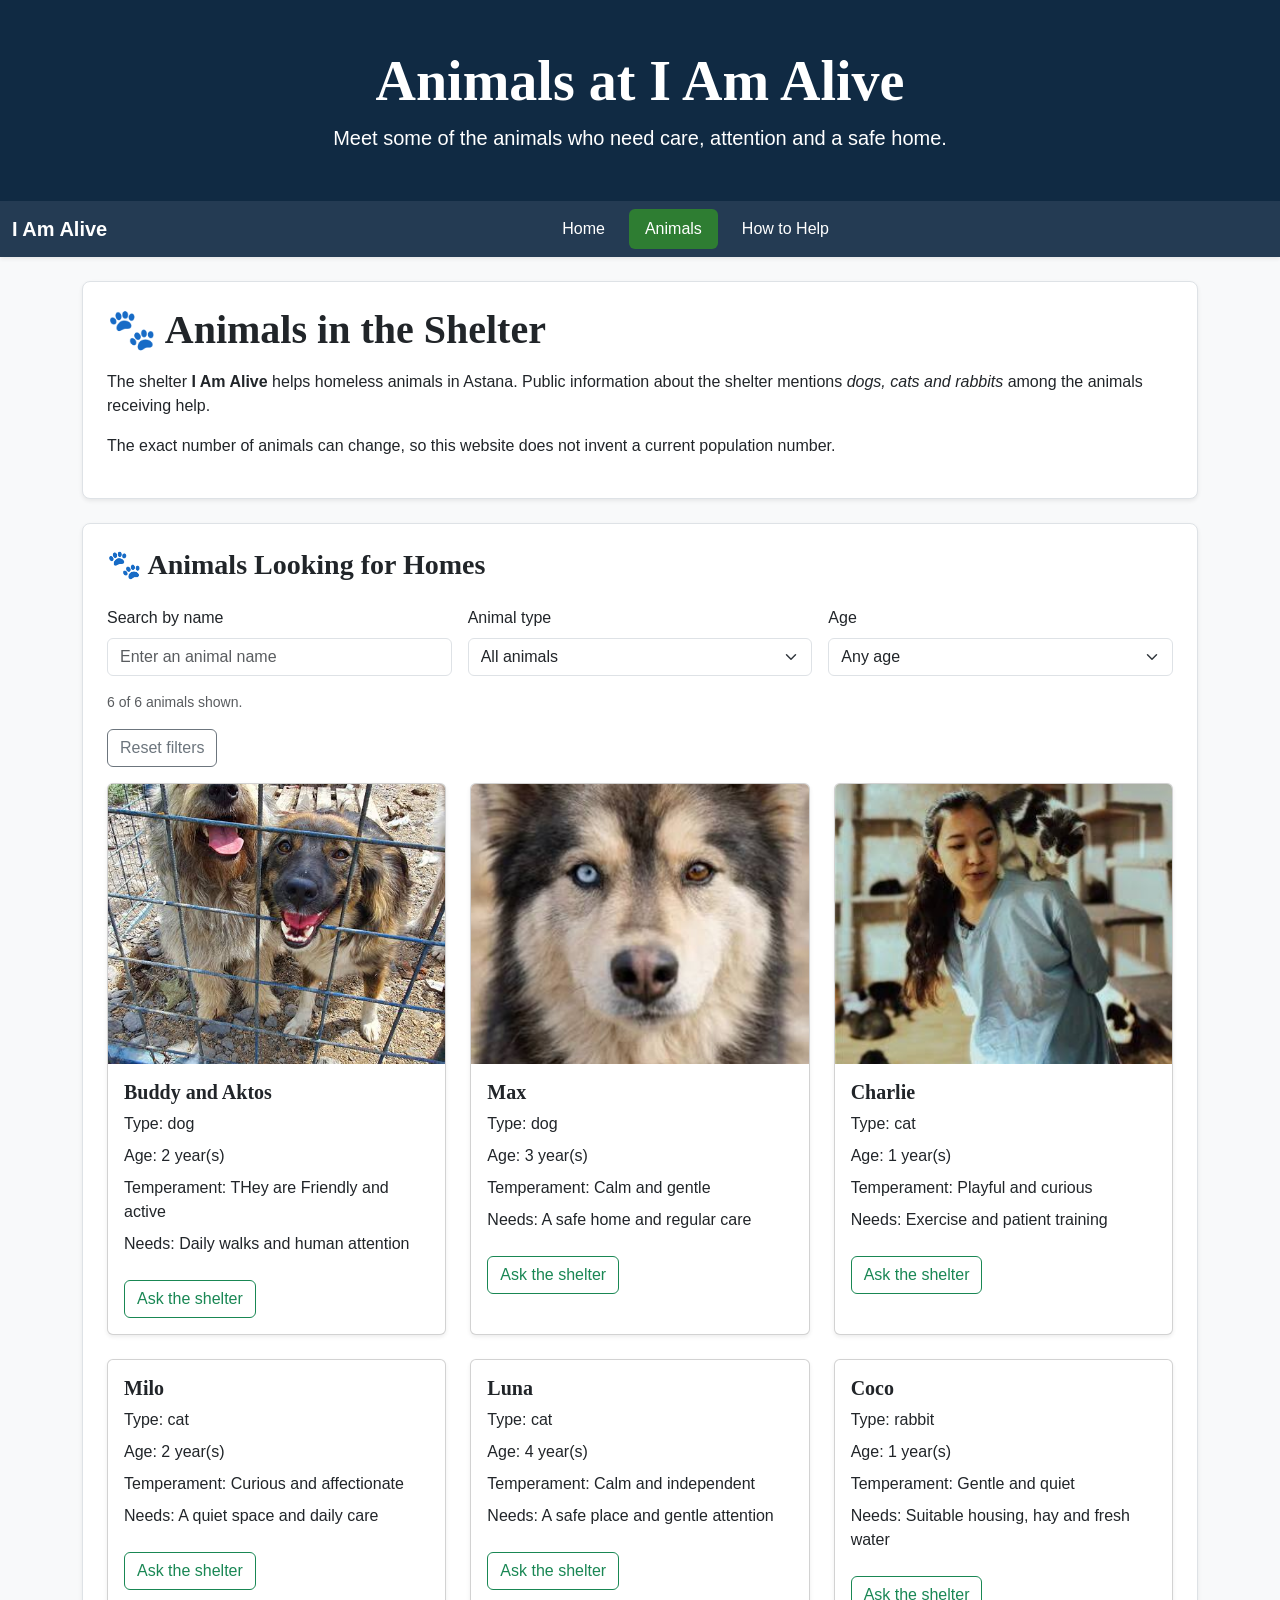
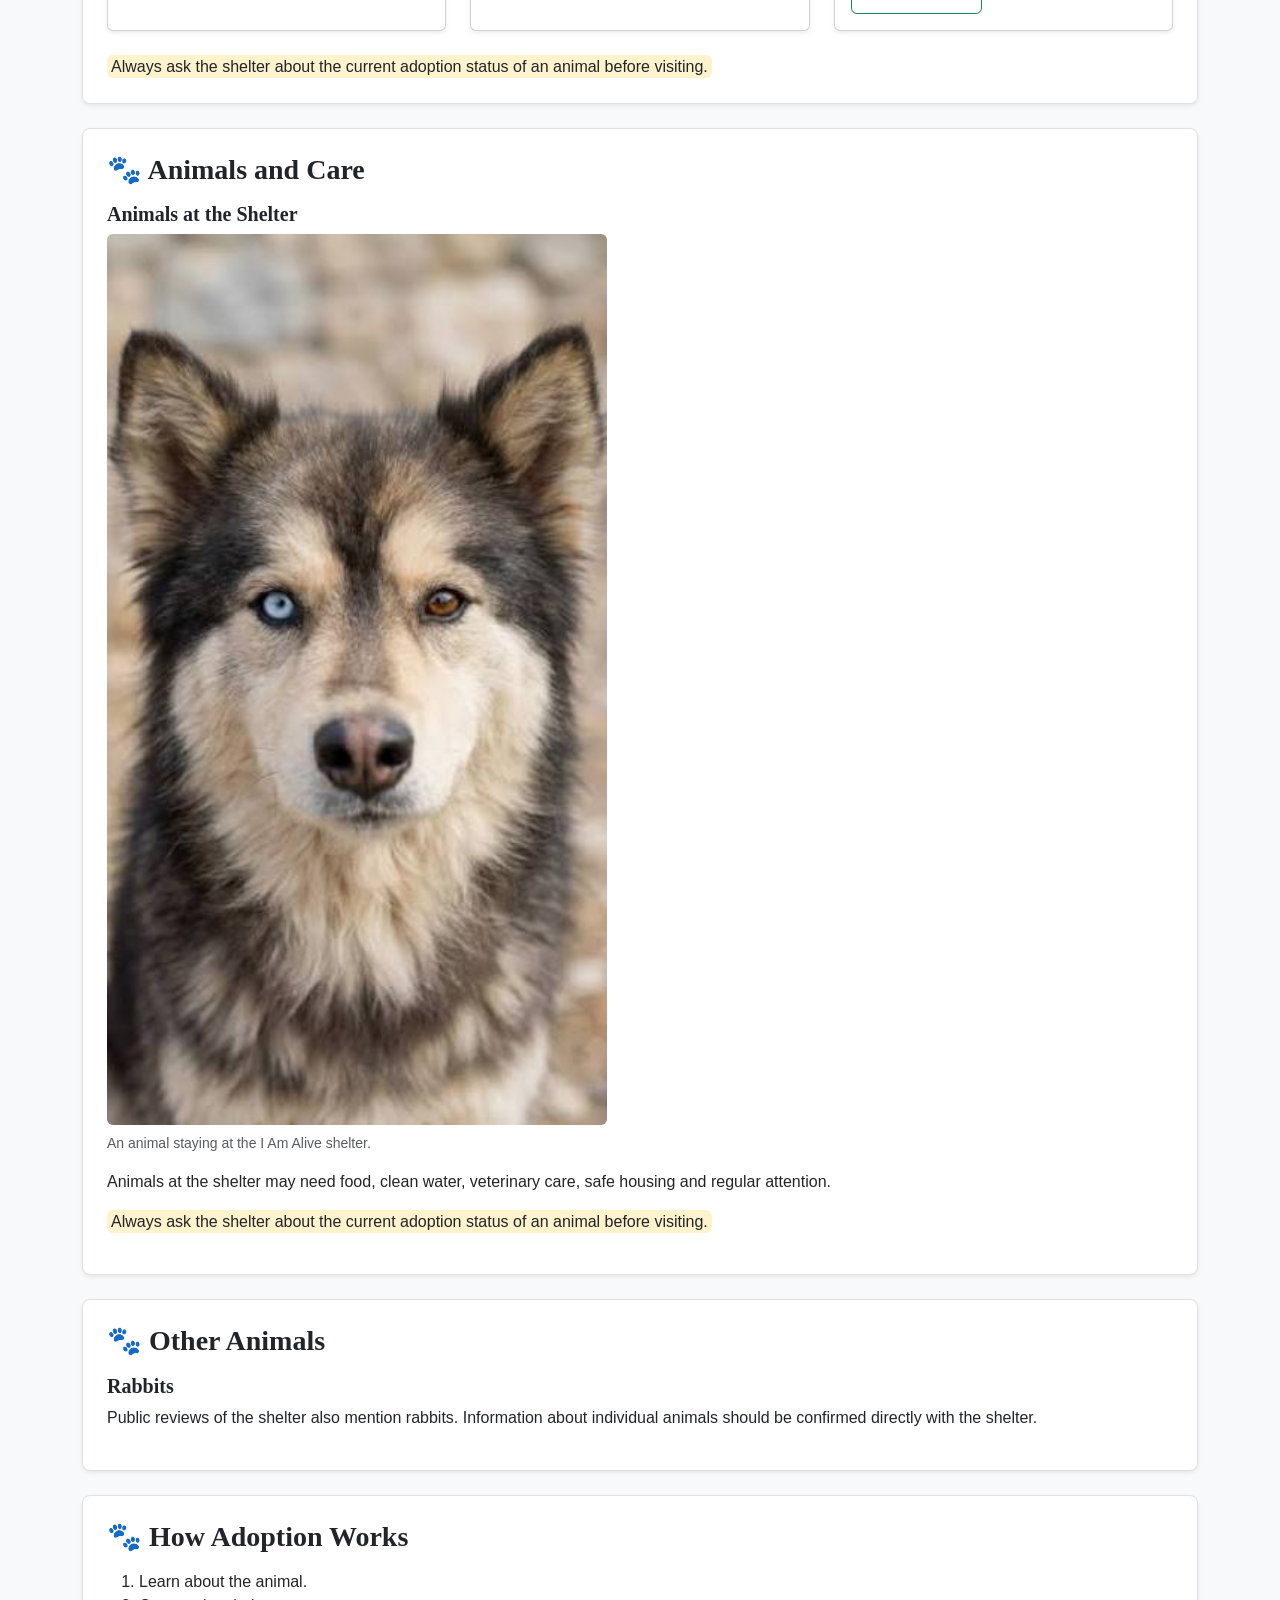
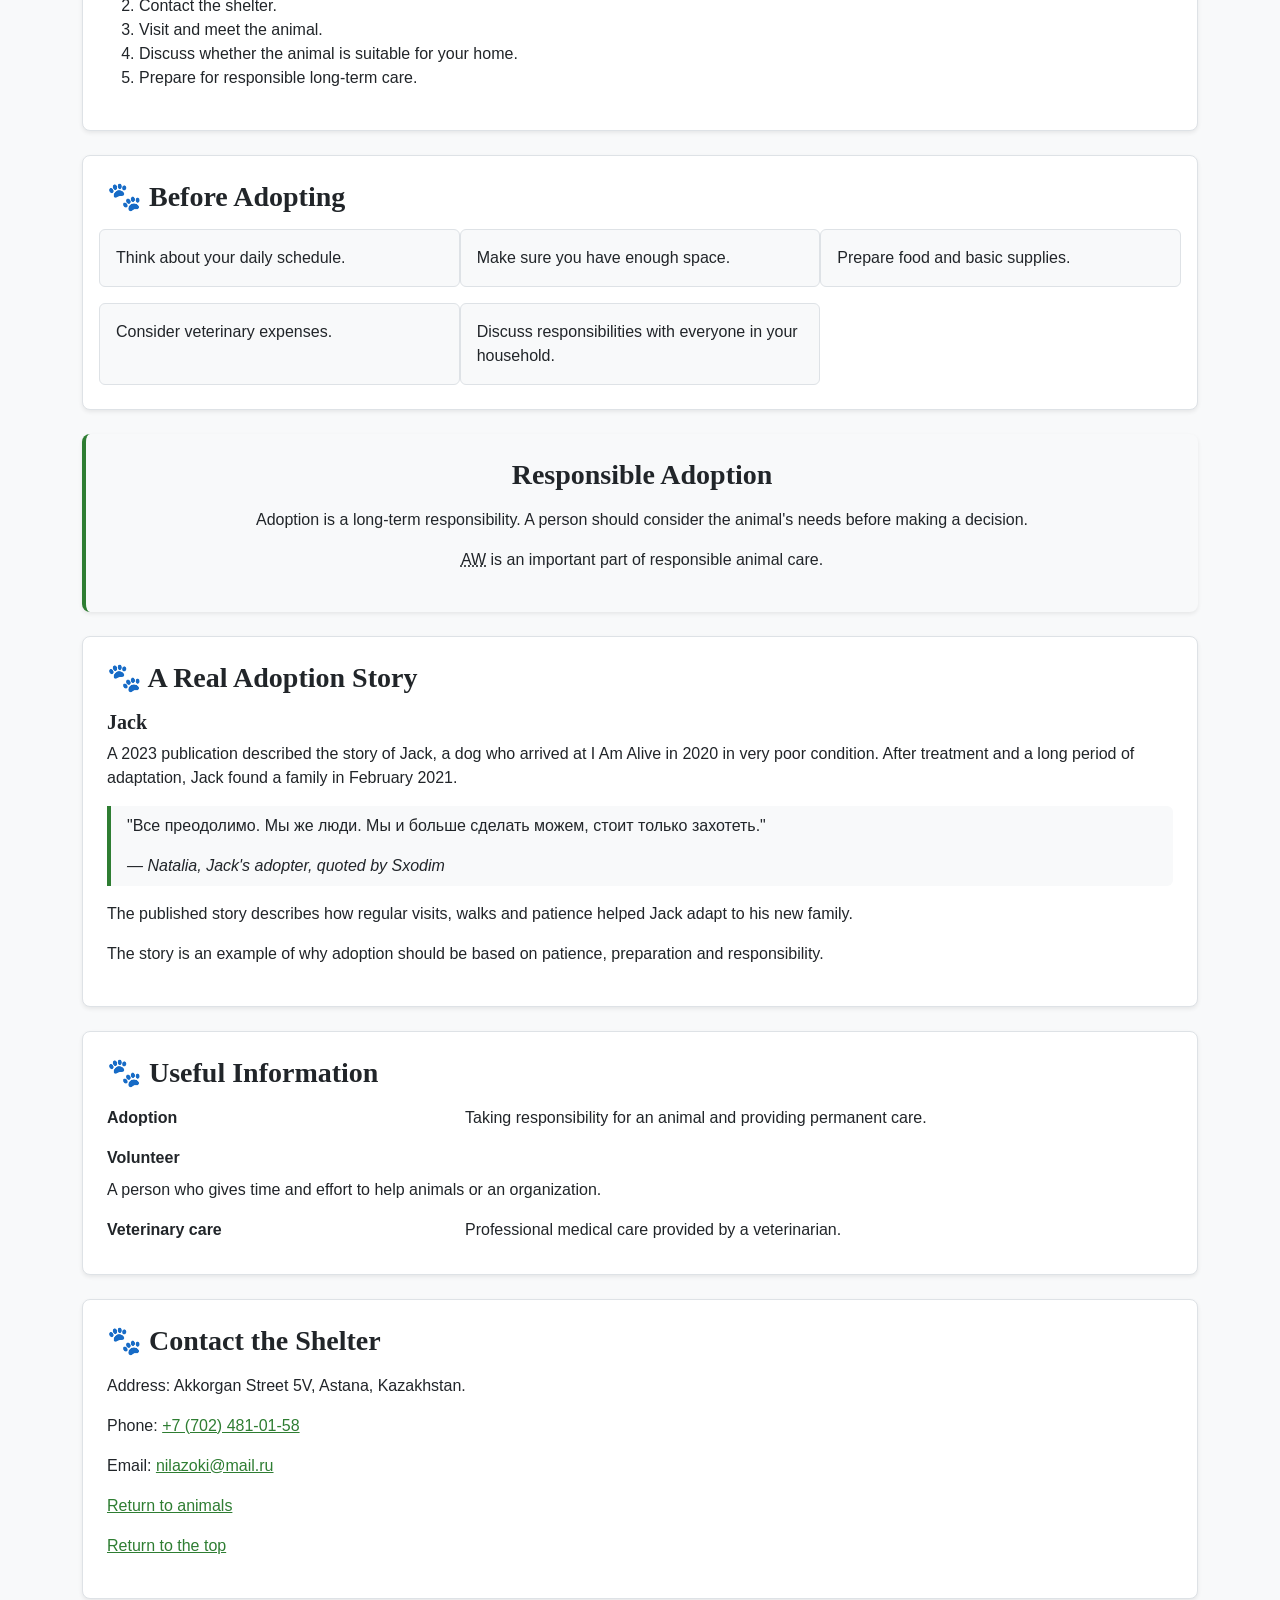
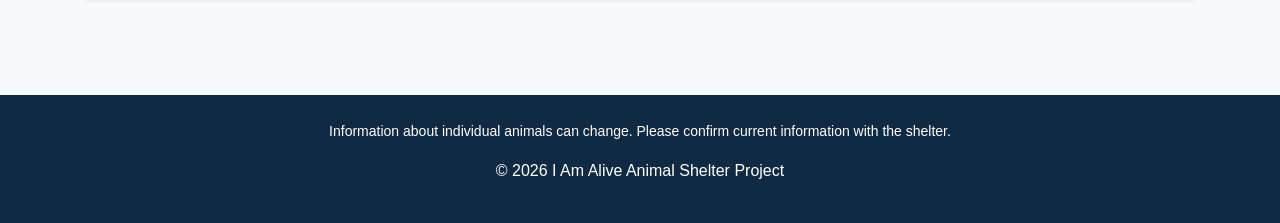
==== commit a49f535b: "js changes for assignment" ====
--- a/animals.html
+++ b/animals.html
@@ -32,7 +32,7 @@
         I Am Alive
       </a>
 
-      <button aria-controls="mainNavbar" aria-expanded="false" aria-label="Toggle navigation" class="navbar-toggler" data-bs-target="#mainNavbar" data-bs-toggle="collapse" type="button">
+      <button aria-controls="mainNavbar" aria-expanded="false" aria-label="Toggle navigation" class="navbar-toggler" id="navbar-toggle" data-bs-target="#mainNavbar" data-bs-toggle="collapse" type="button">
         <span class="navbar-toggler-icon"></span>
       </button>
 
@@ -47,9 +47,7 @@
           <li class="nav-item">
             <a class="nav-link px-md-3" href="help.html">How to Help</a>
           </li>
-          <li class="nav-item">
-            <a class="nav-link px-md-3" href="colophon.html">Colophon</a>
-          </li>
+         
         </ul>
       </div>
     </div>
@@ -287,6 +285,8 @@
     <p>© 2026 I Am Alive Animal Shelter Project</p>
   </footer>
 
+  <script src="js/main.js" defer></script>
+  <script src="js/animals.js" defer></script>
   <!-- Bootstrap 5.3.8 JavaScript bundle for responsive components such as the navbar toggler. -->
   <script src="https://cdn.jsdelivr.net/npm/bootstrap@5.3.8/dist/js/bootstrap.bundle.min.js"></script>
 
--- a/css/bekarys.css
+++ b/css/bekarys.css
@@ -14,4 +14,33 @@
 .animal-image {
     height: 280px;
     object-fit: cover;
-}+}
+
+/* Midterm: state classes prepared for future JavaScript. They are not triggered yet. */
+.is-hidden {
+    display: none !important;
+}
+
+.is-active {
+    outline: 2px solid rgb(46, 125, 50);
+    outline-offset: 2px;
+}
+
+.is-selected {
+    border-color: rgb(46, 125, 50) !important;
+    box-shadow: 0 0 0 0.2rem rgba(46, 125, 50, 0.15);
+}
+
+.has-error {
+    border-color: #b02a37 !important;
+}
+
+.is-success {
+    border-color: rgb(46, 125, 50) !important;
+    background-color: #f0f8f0;
+}
+
+/* Keep the future result hook readable if a message is inserted into it. */
+.form-result:empty {
+    display: none;
+}
